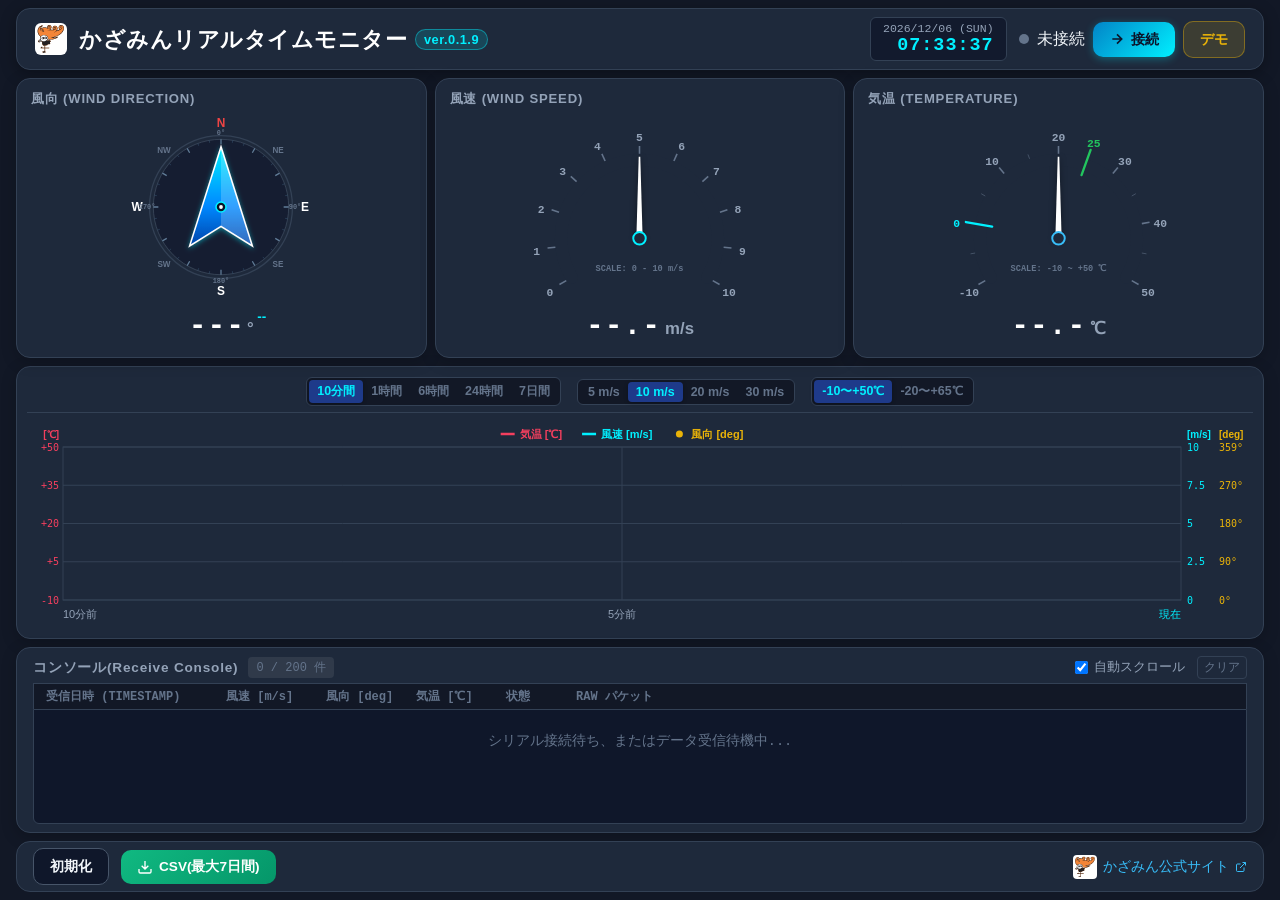
==== latest/index.html @ 0189cb79 "deploy: 4309febbba056bb762d0413d573d0b04d410b1cb" ====
<!DOCTYPE html>
<html lang="ja">
<head>
  <meta charset="UTF-8">
  <meta name="viewport" content="width=device-width, initial-scale=1.0, maximum-scale=1.0, user-scalable=no">
  <title>かざみんリアルタイムモニター ver.0.1.9</title>
  <meta name="description" content="超音波風向風速計 かざみん (KZM100A/KZM100LR) Web Serial API リアルタイム計測モニター">
  <meta name="theme-color" content="#131f3d">
  <!-- PWA Manifest -->
  <link rel="manifest" href="./manifest.json">
  <!-- ファビコン (SVG) -->
  <link rel="icon" type="image/svg+xml" href="[data-uri]">
  <style>
/**
 * main.css
 * かざみんリアルタイムモニター (Web Serial Monitor) スタイルシート
 */

:root {
  --bg-primary: #121826;
  --bg-card: #1e293b;
  --bg-card-hover: #27354a;
  --bg-input: #0f172a;
  --border-color: #334155;
  --border-light: #475569;

  --text-primary: #f1f5f9;
  --text-secondary: #94a3b8;
  --text-muted: #64748b;

  --accent-cyan: #00f0ff;
  --accent-blue: #38bdf8;
  --accent-green: #22c55e;
  --accent-yellow: #eab308;
  --accent-red: #ef4444;

  --font-family: -apple-system, BlinkMacSystemFont, "Segoe UI", Roboto, "Helvetica Neue", Arial, sans-serif;
  --font-mono: ui-monospace, SFMono-Regular, Menlo, Monaco, Consolas, "Liberation Mono", "Courier New", monospace;

  --radius-sm: 6px;
  --radius-md: 10px;
  --radius-lg: 14px;
}

* {
  box-sizing: border-box;
  margin: 0;
  padding: 0;
}

body {
  background-color: var(--bg-primary);
  color: var(--text-primary);
  font-family: var(--font-family);
  min-height: 100vh;
  display: flex;
  flex-direction: column;
  overflow-x: hidden;
  -webkit-font-smoothing: antialiased;
}

/* アプリケーション全体コンテナ */
.app-container {
  display: flex;
  flex-direction: column;
  min-height: 100vh;
  width: 100%;
  max-width: 100%;
  margin: 0;
  padding: 8px 16px;
  gap: 8px;
  box-sizing: border-box;
}

/* ヘッダーエリア */
.app-header {
  display: flex;
  align-items: center;
  justify-content: space-between;
  flex-wrap: wrap;
  gap: 10px;
  background-color: var(--bg-card);
  border: 1px solid var(--border-color);
  border-radius: var(--radius-lg);
  padding: 8px 18px;
  box-shadow: 0 4px 16px rgba(0, 0, 0, 0.3);
  flex-shrink: 0;
}

.header-brand {
  display: flex;
  align-items: center;
  gap: 12px;
}

.header-logo {
  width: 32px;
  height: 32px;
  background-color: #ffffff;
  border-radius: var(--radius-sm);
  padding: 2px;
  box-sizing: border-box;
  display: block;
  flex-shrink: 0;
}

.header-title {
  font-size: 1.4rem;
  font-weight: 700;
  letter-spacing: 0.5px;
  color: #ffffff;
  display: flex;
  align-items: center;
  gap: 8px;
}

.header-version {
  font-size: 0.8rem;
  padding: 2px 8px;
  background-color: rgba(0, 240, 255, 0.15);
  color: var(--accent-cyan);
  border: 1px solid rgba(0, 240, 255, 0.4);
  border-radius: 9999px;
  font-weight: 600;
}

.header-controls {
  display: flex;
  align-items: center;
  gap: 12px;
  flex-wrap: wrap;
}

/* デジタル時計 */
.digital-clock-widget {
  display: flex;
  flex-direction: column;
  align-items: flex-end;
  background-color: rgba(15, 23, 42, 0.8);
  padding: 4px 12px;
  border-radius: var(--radius-sm);
  border: 1px solid var(--border-color);
}

.clock-date {
  font-size: 0.72rem;
  color: var(--text-secondary);
  font-family: var(--font-mono);
}

.clock-time {
  font-size: 1.15rem;
  font-weight: 700;
  color: var(--accent-cyan);
  font-family: var(--font-mono);
  letter-spacing: 1px;
}

/* 接続ボタン & デモモード */
.serial-controls {
  display: flex;
  align-items: center;
  gap: 8px;
}

.btn {
  padding: 8px 16px;
  font-size: 0.9rem;
  font-weight: 600;
  border-radius: var(--radius-md);
  border: none;
  cursor: pointer;
  transition: all 0.2s ease;
  display: inline-flex;
  align-items: center;
  justify-content: center;
  gap: 6px;
}

.btn-primary {
  background: linear-gradient(135deg, #0284c7, #00f0ff);
  color: #0b1329;
  box-shadow: 0 2px 8px rgba(0, 240, 255, 0.3);
}

.btn-primary:hover {
  filter: brightness(1.1);
  transform: translateY(-1px);
}

.btn-danger {
  background: linear-gradient(135deg, #dc2626, #ef4444);
  color: #ffffff;
  box-shadow: 0 2px 8px rgba(239, 68, 68, 0.3);
}

.btn-danger:hover {
  filter: brightness(1.1);
  transform: translateY(-1px);
}

.btn-secondary {
  background-color: var(--bg-input);
  color: var(--text-primary);
  border: 1px solid var(--border-light);
}

.btn-secondary:hover {
  background-color: var(--bg-card-hover);
  border-color: var(--accent-cyan);
}

.btn-demo {
  background-color: rgba(234, 179, 8, 0.15);
  color: var(--accent-yellow);
  border: 1px solid rgba(234, 179, 8, 0.4);
}

.btn-demo.active {
  background: linear-gradient(135deg, #ca8a04, #eab308);
  color: #0b1329;
  font-weight: 700;
}

.connection-status-dot {
  width: 10px;
  height: 10px;
  border-radius: 50%;
  background-color: var(--text-muted);
  display: inline-block;
  margin-right: 4px;
}

.connection-status-dot.connected {
  background-color: var(--accent-green);
  box-shadow: 0 0 8px var(--accent-green);
}

.connection-status-dot.demo {
  background-color: var(--accent-yellow);
  box-shadow: 0 0 8px var(--accent-yellow);
}

/* メインコンテンツレイアウト */
.app-main {
  display: flex;
  flex-direction: column;
  gap: 8px;
  flex: 1;
  min-height: 0;
}

/* 上段: 3連メーターパネル */
.gauges-section {
  display: grid;
  grid-template-columns: repeat(3, 1fr);
  gap: 8px;
  align-items: stretch;
  flex: none;
  min-height: 280px;
}

#gauge-dir-container,
#gauge-speed-container,
#gauge-temp-container {
  height: 100%;
  display: flex;
  flex-direction: column;
  min-height: 0;
}

.gauge-card {
  background-color: var(--bg-card);
  border: 1px solid var(--border-color);
  border-radius: var(--radius-lg);
  padding: 10px 14px;
  display: flex;
  flex-direction: column;
  justify-content: space-between;
  box-shadow: 0 4px 16px rgba(0, 0, 0, 0.2);
  height: 280px;
  position: relative;
  overflow: hidden;
}

.gauge-header {
  display: flex;
  justify-content: space-between;
  align-items: center;
  margin-bottom: 4px;
  min-height: 20px;
  flex-shrink: 0;
}

.gauge-title {
  font-size: 0.82rem;
  font-weight: 700;
  color: var(--text-secondary);
  letter-spacing: 0.8px;
}

.gauge-badge {
  font-size: 0.72rem;
  font-weight: 700;
  padding: 2px 6px;
  border-radius: 4px;
  background-color: var(--accent-red);
  color: #ffffff;
  animation: pulse-badge 1s infinite alternate;
}

@keyframes pulse-badge {
  from { opacity: 0.7; }
  to { opacity: 1; transform: scale(1.05); }
}

.gauge-body {
  flex: 1;
  display: flex;
  align-items: center;
  justify-content: center;
  position: relative;
  min-height: 180px;
  max-height: 200px;
}

.gauge-footer {
  margin-top: 4px;
  text-align: center;
  min-height: 42px;
  display: flex;
  flex-direction: column;
  justify-content: center;
  align-items: center;
  flex-shrink: 0;
}

.gauge-value-display {
  display: flex;
  align-items: baseline;
  justify-content: center;
  gap: 4px;
}

.value-number {
  font-size: 1.85rem;
  font-weight: 800;
  font-family: var(--font-mono);
  color: #ffffff;
  letter-spacing: 1px;
}

.value-number.error-text {
  color: var(--accent-red);
  animation: pulse-badge 0.8s infinite alternate;
}

.value-unit {
  font-size: 1.05rem;
  font-weight: 600;
  color: var(--text-secondary);
}

.value-sub {
  font-size: 0.85rem;
  color: var(--accent-cyan);
  margin-left: 8px;
  font-weight: 600;
}

.dir-value-display {
  position: relative;
  display: flex;
  justify-content: center;
  align-items: baseline;
  width: 100%;
}

.dir-main-val {
  display: flex;
  align-items: baseline;
  justify-content: center;
  gap: 2px;
}

.dir-name-label {
  position: absolute;
  left: calc(50% + 36px);
  white-space: nowrap;
  margin-left: 0;
}

/* コンパス SVG */
.compass-svg {
  height: 100%;
  min-height: 180px;
  max-height: 200px;
  width: auto;
  max-width: 100%;
}

.compass-outer-ring {
  fill: none;
  stroke: var(--border-color);
  stroke-width: 2;
}

.compass-inner-ring {
  fill: rgba(15, 23, 42, 0.6);
  stroke: var(--border-light);
  stroke-width: 1;
}

.compass-label {
  fill: var(--text-secondary);
  text-anchor: middle;
  dominant-baseline: central;
  font-weight: 700;
}

.compass-label.major-label {
  font-size: 19px;
  font-weight: 800;
  fill: #ffffff;
}

.compass-label.label-n {
  fill: var(--accent-red);
}

.compass-label.minor-label {
  font-size: 13px;
  font-weight: 700;
  fill: var(--text-muted);
}

.compass-deg-label {
  font-size: 11px;
  font-weight: 600;
  fill: var(--text-muted);
  text-anchor: middle;
  dominant-baseline: central;
  font-family: var(--font-mono);
}

/* スピードメーター SVG */
.speed-svg {
  height: 100%;
  min-height: 180px;
  max-height: 200px;
  width: auto;
  max-width: 100%;
}

.speed-arc-track {
  fill: none;
  stroke: #1e293b;
  stroke-width: 16;
  stroke-linecap: round;
}

.speed-arc-fill {
  fill: none;
  stroke-width: 16;
  stroke-linecap: round;
  transition: stroke-dashoffset 0.4s ease;
}

.speed-arc-mask {
  fill: none;
  stroke: #ffffff;
  stroke-width: 16;
  stroke-linecap: round;
  transition: stroke-dashoffset 0.4s cubic-bezier(0.2, 0.8, 0.2, 1);
}

.speed-arc-seg {
  fill: none;
  stroke-width: 16;
  stroke-linecap: butt;
}

.speed-arc-error {
  fill: none;
  stroke-width: 16;
  stroke-linecap: round;
}

.speed-tick-text {
  font-size: 14.5px;
  font-weight: 700;
  fill: var(--text-secondary);
  font-family: var(--font-mono);
}

.speed-scale-indicator {
  font-size: 11px;
  font-weight: 600;
  fill: var(--text-muted);
  text-anchor: middle;
  font-family: var(--font-mono);
}

/* 温度計 SVG・スタイル */
.temp-svg {
  height: 100%;
  min-height: 180px;
  max-height: 200px;
  width: auto;
  max-width: 100%;
}

.temp-arc-track {
  fill: none;
  stroke: #1e293b;
  stroke-width: 16;
  stroke-linecap: round;
}

.temp-arc-mask {
  fill: none;
  stroke: #ffffff;
  stroke-width: 16;
  stroke-linecap: round;
  transition: stroke-dashoffset 0.4s cubic-bezier(0.2, 0.8, 0.2, 1);
}

.temp-arc-seg {
  fill: none;
  stroke-width: 16;
  stroke-linecap: butt;
}

.temp-tick-text {
  font-size: 14.5px;
  font-weight: 700;
  fill: var(--text-secondary);
  font-family: var(--font-mono);
}

.temp-scale-indicator {
  font-size: 11px;
  font-weight: 600;
  fill: var(--text-muted);
  text-anchor: middle;
  font-family: var(--font-mono);
}

/* 中段: 時間軸グラフパネル */
.chart-section {
  background-color: var(--bg-card);
  border: 1px solid var(--border-color);
  border-radius: var(--radius-lg);
  padding: 10px 10px;
  box-shadow: 0 4px 16px rgba(0, 0, 0, 0.2);
  display: flex;
  flex-direction: column;
  flex: 1.35;
  min-height: 0;
}

.chart-panel {
  display: flex;
  flex-direction: column;
  flex: 1;
  min-height: 0;
}

.chart-controls-bar {
  display: flex;
  align-items: center;
  justify-content: center;
  flex-wrap: wrap;
  gap: 16px;
  margin-bottom: 6px;
  padding-bottom: 6px;
  border-bottom: 1px solid var(--border-color);
  flex-shrink: 0;
}

.control-group {
  display: flex;
  align-items: center;
  gap: 8px;
  flex-wrap: wrap;
}

.control-label {
  font-size: 0.8rem;
  color: var(--text-secondary);
  font-weight: 600;
}

.btn-group {
  display: inline-flex;
  background-color: var(--bg-primary);
  border-radius: var(--radius-sm);
  padding: 2px;
  border: 1px solid var(--border-color);
}

.btn-scale {
  background: none;
  border: none;
  color: var(--text-muted);
  padding: 3px 8px;
  font-size: 0.78rem;
  font-weight: 600;
  border-radius: 4px;
  cursor: pointer;
  transition: all 0.2s ease;
}

.btn-scale:hover {
  color: var(--text-primary);
}

.btn-scale.active {
  background-color: #1e3a8a;
  color: var(--accent-cyan);
  box-shadow: 0 1px 4px rgba(0, 0, 0, 0.3);
}

.chart-canvas-wrapper {
  width: 100%;
  position: relative;
  flex: 1;
  min-height: 160px;
  height: auto;
}

#time-series-canvas {
  position: absolute;
  top: 0;
  left: 0;
  width: 100%;
  height: 100%;
  display: block;
}

/* 下段: 受信コンソール & CSV出力 */
.bottom-section {
  display: flex;
  flex-direction: column;
  flex: 1;
  min-height: 0;
}

#console-container {
  display: flex;
  flex-direction: column;
  flex: 1;
  height: 100%;
  min-height: 0;
}

.console-card {
  background-color: var(--bg-card);
  border: 1px solid var(--border-color);
  border-radius: var(--radius-lg);
  padding: 8px 16px;
  box-shadow: 0 4px 16px rgba(0, 0, 0, 0.2);
  display: flex;
  flex-direction: column;
  flex: 1;
  min-height: 0;
}

.console-header {
  display: flex;
  justify-content: space-between;
  align-items: center;
  margin-bottom: 4px;
  flex-wrap: wrap;
  gap: 8px;
  flex-shrink: 0;
}

.console-title-area {
  display: flex;
  align-items: center;
  gap: 10px;
}

.console-title {
  font-size: 0.85rem;
  font-weight: 700;
  color: var(--text-secondary);
  letter-spacing: 0.8px;
}

.console-count-badge {
  font-size: 0.75rem;
  background-color: rgba(255, 255, 255, 0.08);
  padding: 2px 8px;
  border-radius: 4px;
  color: var(--text-muted);
  font-family: var(--font-mono);
}

.console-actions {
  display: flex;
  align-items: center;
  gap: 12px;
}

.auto-scroll-label {
  font-size: 0.8rem;
  color: var(--text-secondary);
  display: flex;
  align-items: center;
  gap: 6px;
  cursor: pointer;
}

.btn-clear-console {
  background: none;
  border: 1px solid var(--border-color);
  color: var(--text-muted);
  padding: 2px 6px;
  font-size: 0.75rem;
  border-radius: 4px;
  cursor: pointer;
}

.btn-clear-console:hover {
  color: var(--text-primary);
  border-color: var(--border-light);
}

.console-table-header {
  display: grid;
  grid-template-columns: 180px 100px 90px 90px 70px 1fr;
  padding: 4px 12px;
  background-color: var(--bg-primary);
  border: 1px solid var(--border-color);
  border-bottom: none;
  font-size: 0.75rem;
  font-weight: 700;
  color: var(--text-muted);
  font-family: var(--font-mono);
  flex-shrink: 0;
}

.console-body {
  flex: 1;
  min-height: 65px;
  height: auto;
  overflow-y: auto;
  background-color: #0f172a;
  border: 1px solid var(--border-color);
  border-radius: 0 0 var(--radius-sm) var(--radius-sm);
  padding: 2px 0;
  font-family: var(--font-mono);
  font-size: 0.82rem;
}

.console-placeholder {
  color: var(--text-muted);
  padding: 20px;
  text-align: center;
  font-size: 0.85rem;
}

.console-row {
  display: grid;
  grid-template-columns: 180px 100px 90px 90px 70px 1fr;
  padding: 3px 12px;
  border-bottom: 1px solid rgba(255, 255, 255, 0.03);
  align-items: center;
  transition: background-color 0.1s ease;
}

.console-row:hover {
  background-color: rgba(255, 255, 255, 0.04);
}

.console-row.row-error {
  background-color: rgba(239, 68, 68, 0.15);
  color: #fca5a5;
}

.col-speed.val-error {
  color: var(--accent-red);
  font-weight: 700;
}

.badge-ok {
  color: var(--accent-green);
  font-weight: 700;
}

.badge-err {
  color: var(--accent-red);
  font-weight: 700;
}

.col-raw {
  color: var(--text-muted);
  overflow: hidden;
  text-overflow: ellipsis;
  white-space: nowrap;
}

/* フッターエリア */
.app-footer {
  display: flex;
  align-items: center;
  justify-content: space-between;
  flex-wrap: wrap;
  gap: 8px;
  padding: 6px 16px;
  background-color: var(--bg-card);
  border: 1px solid var(--border-color);
  border-radius: var(--radius-lg);
  margin-top: 0;
  flex-shrink: 0;
}

.footer-left {
  display: flex;
  align-items: center;
  gap: 12px;
}

.footer-link {
  color: var(--accent-blue);
  text-decoration: none;
  font-size: 0.85rem;
  display: flex;
  align-items: center;
  gap: 6px;
  transition: color 0.2s;
}

.footer-link:hover {
  color: var(--accent-cyan);
  text-decoration: underline;
}

.footer-logo {
  width: 24px;
  height: 24px;
  background-color: #ffffff;
  border-radius: 4px;
  padding: 1.5px;
  box-sizing: border-box;
  display: inline-block;
  vertical-align: middle;
  flex-shrink: 0;
}

.footer-right {
  display: flex;
  align-items: center;
  gap: 16px;
}

.btn-csv {
  background: linear-gradient(135deg, #10b981, #059669);
  color: #ffffff;
  padding: 8px 16px;
  font-size: 0.85rem;
}

.btn-csv:hover {
  filter: brightness(1.1);
}

/* 16:9 大画面およびデスクトップ表示（全画面表示最適化） */
@media (min-width: 901px) and (min-height: 800px) {
  body {
    height: 100vh;
    overflow: hidden;
  }
  .app-container {
    height: 100vh;
    max-height: 100vh;
    overflow: hidden;
  }
}

/* タブレット・中画面対応 */
@media (max-width: 900px) {
  body {
    overflow-y: auto;
  }
  .app-container {
    height: auto;
    min-height: 100vh;
    padding: 10px 12px;
    gap: 12px;
  }
  .gauge-card {
    height: 280px;
    min-height: 280px;
    padding: 10px 10px;
  }
  .gauge-title {
    font-size: 0.78rem;
    letter-spacing: 0.5px;
  }
  .gauge-body {
    min-height: 180px;
    max-height: 200px;
  }
  .compass-svg, .speed-svg, .temp-svg {
    max-height: 200px;
  }
  .chart-section {
    flex: none;
    height: auto;
  }
  .chart-canvas-wrapper {
    height: 360px;
    min-height: 360px;
  }
  #time-series-canvas {
    position: relative;
    height: 360px;
  }
  .bottom-section {
    flex: none;
    height: auto;
  }
  .console-body {
    height: 180px;
    flex: none;
  }
}

/* 横方向に余裕が無い場合（スマートフォン縦画面・狭画面）: 3連メーターを縦並びに配置 */
@media (max-width: 600px) and (orientation: portrait), (max-width: 520px) {
  .gauges-section {
    grid-template-columns: 1fr;
    flex: none;
  }
}

/* スマホ対応 */
@media (max-width: 680px) {
  .app-header {
    flex-direction: column;
    align-items: flex-start;
  }
  .header-controls {
    width: 100%;
    justify-content: space-between;
  }
  .chart-canvas-wrapper {
    height: 320px;
    min-height: 320px;
  }
  #time-series-canvas {
    height: 320px;
  }
  .console-table-header, .console-row {
    grid-template-columns: 120px 70px 60px 60px 50px 1fr;
    font-size: 0.72rem;
  }
  .app-footer {
    flex-direction: column;
    align-items: flex-start;
  }
}

/* 画面高さが小さい場合のスクロール許可 */
@media (max-height: 799px) and (min-width: 901px) {
  body {
    overflow-y: auto;
  }
  .app-container {
    height: auto;
    min-height: 100vh;
  }
  .gauge-card {
    height: 280px;
    min-height: 280px;
  }
  .chart-section {
    flex: none;
    height: auto;
  }
  .chart-canvas-wrapper {
    min-height: 240px;
    height: 240px;
  }
  #time-series-canvas {
    position: relative;
    height: 240px;
  }
  .bottom-section {
    flex: none;
    height: auto;
  }
  .console-card {
    flex: none;
    height: auto;
  }
  .console-body {
    height: 120px;
    min-height: 120px;
    max-height: 120px;
    flex: none;
  }
}
  </style>
  <script>
    window.onerror = function(msg, url, lineNo, columnNo, error) {
      console.error('[Kazamin Monitor] Unhandled Error:', msg, 'at', url + ':' + lineNo, error);
      return false;
    };
    window.addEventListener('unhandledrejection', function(event) {
      console.error('[Kazamin Monitor] Unhandled Promise Rejection:', event.reason);
    });
  </script>
</head>
<body>
  <!-- かざみん アイコンシンボル定義 (スタンドアロン単一ファイル配信用) -->
  <svg style="display: none;" xmlns="http://www.w3.org/2000/svg">
    <symbol id="kazamin-icon" viewBox="0 0 562 562">
      <path d="M0 0 C8.23898198 6.1102498 13.15113702 15.25733408 15.375 25.1875 C18.17293761 43.38851682 11.66185852 61.69225311 1.61328125 76.73046875 C1.08089844 77.47941406 0.54851562 78.22835937 0 79 C-0.52207031 79.75925781 -1.04414063 80.51851563 -1.58203125 81.30078125 C-2.04996094 81.86152344 -2.51789063 82.42226562 -3 83 C-3.66 83 -4.32 83 -5 83 C-5.99 84.98 -5.99 84.98 -7 87 C-3.12420376 87.90892567 0.47618839 88.12881615 4.453125 88.1328125 C6.33028198 88.13583374 6.33028198 88.13583374 8.24536133 88.13891602 C9.58024269 88.13482954 10.91512244 88.13018074 12.25 88.125 C12.92340424 88.12378143 13.59680847 88.12256287 14.2906189 88.12130737 C27.59476472 88.09295808 40.78878965 87.68142677 54 86 C54.22101175 83.85381922 54.22101175 83.85381922 52.42578125 82.22265625 C51.72839844 81.50980469 51.03101563 80.79695313 50.3125 80.0625 C44.73725627 73.93368597 40.54867515 66.41301899 40 58 C39.94972656 57.360625 39.89945312 56.72125 39.84765625 56.0625 C39.29661774 43.71923746 43.81383316 31.71010236 51.6875 22.3125 C61.14539004 12.28784502 72.47433587 6.77731902 86.2265625 5.76171875 C99.30136912 5.476177 109.63999243 8.958204 120 17 C131.46750941 27.31672062 136.68075178 40.82993521 138.3125 55.8828125 C139.05251987 72.48700842 133.2145541 88.86818235 125 103 C145.21273815 98.82563016 164.60836976 92.39572414 183 83 C179.82460444 79.57421051 179.82460444 79.57421051 176 77 C176 76.34 176 75.68 176 75 C175.4121875 74.76023437 174.824375 74.52046875 174.21875 74.2734375 C168.35827926 70.90985746 164.92804126 63.54076481 162.5625 57.4375 C159.49637875 47.13745633 159.43565639 35.40799173 163.74609375 25.48046875 C164.15988281 24.66191406 164.57367188 23.84335937 165 23 C165.42410156 22.15050781 165.84820312 21.30101563 166.28515625 20.42578125 C173.77134967 6.80883333 186.00811988 -1.44173022 200.4375 -6.5 C213.4456579 -10.0649641 225.92722852 -8.32079729 238.0625 -2.875 C251.86591648 4.48682212 259.04949265 16.25483319 264.0546875 30.640625 C271.90907654 58.55291662 260.91181209 90.08070688 248.16894531 114.81933594 C242.54363884 125.31332871 235.40022624 134.7081788 228 144 C227.28457031 144.94746094 226.56914062 145.89492187 225.83203125 146.87109375 C225.22746094 147.57363281 224.62289063 148.27617187 224 149 C223.34 149 222.68 149 222 149 C221.74734375 149.57621094 221.4946875 150.15242187 221.234375 150.74609375 C216.48629574 159.41584606 206.65745489 165.65891115 198.90332031 171.54980469 C196.99621206 173.00288614 195.10316818 174.47292961 193.2109375 175.9453125 C183.94035355 183.09787594 174.30503556 189.49454169 164.31103516 195.59033203 C162.82825182 196.49478914 161.34847027 197.40419666 159.87255859 198.31982422 C128.10528785 218.01628934 92.55238331 230.61115584 57.13745117 241.99121094 C55.08816705 242.65012013 53.04214447 243.31928518 51 244 C66.81666216 246.26474146 82.42447075 245.36376336 98 242 C98.66273926 241.86078125 99.32547852 241.7215625 100.00830078 241.578125 C112.93574511 238.80176112 125.84672913 234.69239506 137.91015625 229.26953125 C141.24187645 227.90061966 142.64815784 227.81699688 146 229 C147 230 147 230 147.55078125 232.67578125 C146.93097948 236.41657068 146.55183462 236.78163559 143.73046875 239.04296875 C142.23270952 240.11468065 140.71686133 241.16138938 139.1875 242.1875 C138.37434326 242.74993408 137.56118652 243.31236816 136.72338867 243.8918457 C85.24555433 278.96633903 22.9675512 290.67405003 -38.30175781 281.43652344 C-44.24403011 280.47517862 -50.136002 279.36439557 -56 278 C-56.2578125 278.89332031 -56.515625 279.78664063 -56.78125 280.70703125 C-57.99164501 283.97742546 -59.29939669 286.01600488 -61.5 288.6875 C-63.45970464 291.09145971 -65.27642504 293.41463756 -67 296 C-67.66 296 -68.32 296 -69 296 C-69.268125 296.639375 -69.53625 297.27875 -69.8125 297.9375 C-71 300 -71 300 -74 301 C-74 301.66 -74 302.32 -74 303 C-74.66 303.33 -75.32 303.66 -76 304 C-66.76725725 304.58027014 -58.9035965 303.99434603 -50 301.5 C-33.91275291 297.08702413 -20.09514142 298.0970253 -5.0625 305.9375 C4.78739909 311.64612765 4.78739909 311.64612765 7.0625 316.0625 C6.97165795 318.8786037 5.88810175 319.94281451 4 322 C1.4765625 323.0546875 1.4765625 323.0546875 -1.375 323.875 C-6.75412743 325.70830895 -9.08089266 327.10343285 -12 332 C-14.96395159 338.75780962 -13.41739754 343.20722348 -11.04296875 350.046875 C-10.69878906 351.02140625 -10.35460937 351.9959375 -10 353 C-8.64083042 357.45642874 -8.84583593 361.49633882 -10 366 C-15.73231253 373.81678981 -25.8701315 376.42540059 -34.9453125 378.45703125 C-39.79805374 379.3138684 -43.77048586 378.32110703 -48.3515625 376.6015625 C-51.9962947 375.77370297 -53.70471357 376.24605722 -57 378 C-58.58199929 380.43429411 -59.73413036 382.50618559 -60.875 385.125 C-61.18179688 385.78371094 -61.48859375 386.44242187 -61.8046875 387.12109375 C-62.55498855 388.73893038 -63.28006225 390.3684251 -64 392 C-64.66 392 -65.32 392 -66 392 C-66.33 392.99 -66.66 393.98 -67 395 C-69.546875 396.5703125 -69.546875 396.5703125 -72.75 398.125 C-73.79671875 398.64320313 -74.8434375 399.16140625 -75.921875 399.6953125 C-81.58609688 402.09613751 -86.7530628 402.15502198 -92.8125 402.125 C-93.58142578 402.12886719 -94.35035156 402.13273437 -95.14257812 402.13671875 C-100.17944806 402.1282177 -105.01409716 401.71633268 -110 401 C-111.24551699 405.81398781 -111.12689044 410.52346887 -111.09765625 415.45703125 C-111.0962413 416.35999435 -111.09482635 417.26295746 -111.09336853 418.19328308 C-111.08778823 421.06638963 -111.07523934 423.93941716 -111.0625 426.8125 C-111.05748245 428.76497283 -111.05291999 430.71744689 -111.04882812 432.66992188 C-111.03782525 437.44664485 -111.02057418 442.22330904 -111 447 C-110.00663635 446.99111755 -109.01327271 446.98223511 -107.98980713 446.9730835 C-98.63164962 446.89202258 -89.27356327 446.83204664 -79.91513443 446.79275131 C-75.10375596 446.77187 -70.29266075 446.74354246 -65.48144531 446.69824219 C-60.83895837 446.65480378 -56.19674399 446.63086699 -51.55406952 446.62049103 C-49.78220071 446.61309604 -48.01034693 446.59865537 -46.23859406 446.57707977 C-43.75801779 446.54807185 -41.27856996 446.54404281 -38.79785156 446.54589844 C-38.06417358 446.53151733 -37.33049561 446.51713623 -36.57458496 446.50231934 C-33.13007132 446.53022876 -31.30072081 446.77578163 -28.50482178 448.8604126 C-27 451 -27 451 -27.125 453.6875 C-28 456 -28 456 -30 457 C-32.5622268 457.12226853 -35.09908818 457.18565577 -37.66259766 457.20532227 C-38.45292892 457.21522186 -39.24326019 457.22512146 -40.05754089 457.23532104 C-42.6763507 457.26697122 -45.29517866 457.29170733 -47.9140625 457.31640625 C-49.72724892 457.33697274 -51.54043052 457.35796913 -53.35360718 457.37937927 C-58.13098242 457.43463142 -62.90840115 457.48402682 -67.68585205 457.53222656 C-73.41527068 457.59123999 -79.14460964 457.65748523 -84.8739624 457.72252655 C-93.58259304 457.82057561 -102.29127425 457.90940458 -111 458 C-111 480.11 -111 502.22 -111 525 C-108.69 526.32 -106.38 527.64 -104 529 C-102.56695936 531.86608129 -102.69355845 533.81300783 -103 537 C-105.72096784 541.94243434 -108.60491276 544.41190252 -113.4375 547.25 C-115.10619141 548.24773437 -115.10619141 548.24773437 -116.80859375 549.265625 C-122.82911009 552.53748455 -127.28282673 553.38825298 -134.0625 553.4375 C-134.86494141 553.47037109 -135.66738281 553.50324219 -136.49414062 553.53710938 C-138.7728719 553.55791107 -140.77620985 553.50171217 -143 553 C-145.55859375 550.59765625 -145.55859375 550.59765625 -147 548 C-147 547.34 -147 546.68 -147 546 C-147.680625 546.226875 -148.36125 546.45375 -149.0625 546.6875 C-152.98783202 547.10508851 -155.85524116 546.31013091 -159 544 C-161.62385212 540.51687468 -162.84745919 537.11136879 -163.4375 532.8125 C-162.91265031 529.4384663 -162.11920656 527.68432831 -160 525 C-155.70165055 521.73172838 -151.58321517 519.97687165 -146.375 518.75 C-145.67785889 518.58161621 -144.98071777 518.41323242 -144.26245117 518.23974609 C-136.08563809 516.3927351 -128.87750634 515.84899747 -121 519 C-121 498.54 -121 478.08 -121 457 C-126.59582031 457.05800781 -132.19164062 457.11601562 -137.95703125 457.17578125 C-141.49807578 457.20132331 -145.03900705 457.22539231 -148.58007812 457.24414062 C-154.20312021 457.27405283 -159.82575599 457.30947117 -165.44848633 457.37719727 C-169.98076012 457.4314483 -174.51259836 457.46140586 -179.04517174 457.47438622 C-180.77602689 457.48363861 -182.50685769 457.50170637 -184.23752785 457.52865028 C-186.65863531 457.56485067 -189.07793387 457.56994941 -191.49926758 457.56762695 C-192.21783936 457.58560333 -192.93641113 457.60357971 -193.67675781 457.62210083 C-195.67805481 457.60127258 -195.67805481 457.60127258 -199 457 C-200.96879578 454.46452332 -200.96879578 454.46452332 -202 452 C-200.01966068 448.46624164 -197.9154667 445.65926699 -195.05859375 442.79296875 C-194.31029297 442.04208984 -193.56199219 441.29121094 -192.79101562 440.51757812 C-192.01435547 439.74865234 -191.23769531 438.97972656 -190.4375 438.1875 C-189.26670898 437.00510742 -189.26670898 437.00510742 -188.07226562 435.79882812 C-186.95174805 434.68217773 -186.95174805 434.68217773 -185.80859375 433.54296875 C-185.12595459 432.86258545 -184.44331543 432.18220215 -183.73999023 431.48120117 C-182 430 -182 430 -180 430 C-179.67 429.01 -179.34 428.02 -179 427 C-176.6875 426.375 -176.6875 426.375 -174 426 C-171 428 -171 428 -170.48828125 429.8125 C-170.43027344 430.534375 -170.37226563 431.25625 -170.3125 432 C-170.24675781 432.70125 -170.18101562 433.4025 -170.11328125 434.125 C-169.94430483 438.41350505 -170 442.70816722 -170 447 C-154.16 447 -138.32 447 -122 447 C-121.67 432.48 -121.34 417.96 -121 403 C-125.95 403.66 -130.9 404.32 -136 405 C-144.51288591 405 -148.9943489 403.92630421 -155.5625 398.5625 C-166.93167243 387.76178619 -170.53455496 373.36047139 -171.875 358.25 C-172.3922153 346.07739814 -171.19583838 333.75852772 -168 322 C-173.93715246 320.23873946 -177.49508858 322.13283635 -182.8125 324.625 C-199.00453027 331.81203845 -220.02753736 339.96926017 -237.8125 334.8125 C-243.22645129 332.75959078 -245.9927996 329.74581403 -248.875 324.75 C-250.27941612 320.06861292 -250.41756367 316.68107564 -249 312 C-246.52085462 307.12536139 -244.18339863 303.14756863 -239 301 C-239 300.34 -239 299.68 -239 299 C-229.86508609 292.2322203 -219.3120744 287.64352093 -209 283 C-209.2165625 282.01902344 -209.433125 281.03804688 -209.65625 280.02734375 C-213.44813028 262.01084907 -212.38424569 247.06477977 -205.2421875 230.125 C-203.87687098 227.25071385 -203.87687098 227.25071385 -204 225 C-205.68006144 223.49457477 -205.68006144 223.49457477 -207.875 221.9375 C-213.19566338 217.92174615 -218.12414999 213.54140543 -223 209 C-223.88558594 208.18789063 -223.88558594 208.18789063 -224.7890625 207.359375 C-226 206 -226 206 -226 204 C-226.66 204 -227.32 204 -228 204 C-249.99591449 177.89373785 -261.93610793 142.54801878 -261.25 108.45703125 C-259.18226616 79.86414927 -249.0588026 52.0228116 -229 31 C-226.73046875 29.69140625 -226.73046875 29.69140625 -225 29 C-225 28.34 -225 27.68 -225 27 C-218.04316596 20.92946419 -210.29590004 16.01905892 -202 12 C-200.60007812 11.32130859 -200.60007812 11.32130859 -199.171875 10.62890625 C-187.75976307 5.48735315 -171.15716466 0.56966246 -158.703125 3.875 C-156 5 -156 5 -154.8125 6.8125 C-155.04927912 9.57492309 -156.11759817 10.73888482 -158.13671875 12.5703125 C-163.36885336 16.58490635 -169.04732733 20.15672341 -175 23 C-175 23.66 -175 24.32 -175 25 C-175.66 25 -176.32 25 -177 25 C-177 25.66 -177 26.32 -177 27 C-178.875 29.125 -178.875 29.125 -181 31 C-181.66 31 -182.32 31 -183 31 C-183.26425781 31.57234375 -183.52851563 32.1446875 -183.80078125 32.734375 C-185.06551927 35.12378234 -186.54701292 37.10272629 -188.1875 39.25 C-192.97329585 45.94609251 -195.90651574 53.42143369 -199 61 C-198.30777344 60.56429687 -197.61554688 60.12859375 -196.90234375 59.6796875 C-184.43443928 52.09052826 -171.29144167 47.02844866 -157 44 C-156.29858887 43.84901855 -155.59717773 43.69803711 -154.87451172 43.54248047 C-130.68272958 38.61482017 -103.13344694 38.97547705 -79 44 C-78.30293945 44.14405273 -77.60587891 44.28810547 -76.88769531 44.43652344 C-73.23621715 45.20885047 -69.61065872 46.05546776 -66 47 C-66.144375 46.3709375 -66.28875 45.741875 -66.4375 45.09375 C-69.0217716 33.17738653 -68.4097446 22.50822781 -62.25 11.6875 C-55.55488977 1.42276097 -47.16654871 -4.0818468 -35.45703125 -7.421875 C-22.35554293 -10.50457813 -11.17040858 -6.95567982 0 0 Z M-181 443 C-181.99 443.99 -182.98 444.98 -184 446 C-183.67 446.66 -183.34 447.32 -183 448 C-182.01 447.67 -181.02 447.34 -180 447 C-180.33 445.68 -180.66 444.36 -181 443 Z " transform="translate(274,9)" style="fill: #F38538;"/><path d="M0 0 C8.23898198 6.1102498 13.15113702 15.25733408 15.375 25.1875 C18.17293761 43.38851682 11.66185852 61.69225311 1.61328125 76.73046875 C1.08089844 77.47941406 0.54851562 78.22835937 0 79 C-0.52207031 79.75925781 -1.04414063 80.51851563 -1.58203125 81.30078125 C-2.04996094 81.86152344 -2.51789063 82.42226562 -3 83 C-3.66 83 -4.32 83 -5 83 C-5.99 84.98 -5.99 84.98 -7 87 C-3.12420376 87.90892567 0.47618839 88.12881615 4.453125 88.1328125 C6.33028198 88.13583374 6.33028198 88.13583374 8.24536133 88.13891602 C9.58024269 88.13482954 10.91512244 88.13018074 12.25 88.125 C12.92340424 88.12378143 13.59680847 88.12256287 14.2906189 88.12130737 C27.59476472 88.09295808 40.78878965 87.68142677 54 86 C54.22101175 83.85381922 54.22101175 83.85381922 52.42578125 82.22265625 C51.72839844 81.50980469 51.03101563 80.79695313 50.3125 80.0625 C44.73725627 73.93368597 40.54867515 66.41301899 40 58 C39.94972656 57.360625 39.89945312 56.72125 39.84765625 56.0625 C39.29661774 43.71923746 43.81383316 31.71010236 51.6875 22.3125 C61.14539004 12.28784502 72.47433587 6.77731902 86.2265625 5.76171875 C99.30136912 5.476177 109.63999243 8.958204 120 17 C131.46750941 27.31672062 136.68075178 40.82993521 138.3125 55.8828125 C139.05251987 72.48700842 133.2145541 88.86818235 125 103 C145.21273815 98.82563016 164.60836976 92.39572414 183 83 C179.82460444 79.57421051 179.82460444 79.57421051 176 77 C176 76.34 176 75.68 176 75 C175.4121875 74.76023437 174.824375 74.52046875 174.21875 74.2734375 C168.35827926 70.90985746 164.92804126 63.54076481 162.5625 57.4375 C159.49637875 47.13745633 159.43565639 35.40799173 163.74609375 25.48046875 C164.15988281 24.66191406 164.57367188 23.84335937 165 23 C165.42410156 22.15050781 165.84820312 21.30101563 166.28515625 20.42578125 C173.77134967 6.80883333 186.00811988 -1.44173022 200.4375 -6.5 C213.4456579 -10.0649641 225.92722852 -8.32079729 238.0625 -2.875 C251.86591648 4.48682212 259.04949265 16.25483319 264.0546875 30.640625 C271.90907654 58.55291662 260.91181209 90.08070688 248.16894531 114.81933594 C242.54363884 125.31332871 235.40022624 134.7081788 228 144 C227.28457031 144.94746094 226.56914062 145.89492187 225.83203125 146.87109375 C225.22746094 147.57363281 224.62289063 148.27617187 224 149 C223.34 149 222.68 149 222 149 C221.74734375 149.57621094 221.4946875 150.15242187 221.234375 150.74609375 C216.48629574 159.41584606 206.65745489 165.65891115 198.90332031 171.54980469 C196.99621206 173.00288614 195.10316818 174.47292961 193.2109375 175.9453125 C183.94035355 183.09787594 174.30503556 189.49454169 164.31103516 195.59033203 C162.82825182 196.49478914 161.34847027 197.40419666 159.87255859 198.31982422 C128.10528785 218.01628934 92.55238331 230.61115584 57.13745117 241.99121094 C55.08816705 242.65012013 53.04214447 243.31928518 51 244 C66.81666216 246.26474146 82.42447075 245.36376336 98 242 C98.66273926 241.86078125 99.32547852 241.7215625 100.00830078 241.578125 C112.93574511 238.80176112 125.84672913 234.69239506 137.91015625 229.26953125 C141.24187645 227.90061966 142.64815784 227.81699688 146 229 C147 230 147 230 147.55078125 232.67578125 C146.93097948 236.41657068 146.55183462 236.78163559 143.73046875 239.04296875 C142.23270952 240.11468065 140.71686133 241.16138938 139.1875 242.1875 C138.37434326 242.74993408 137.56118652 243.31236816 136.72338867 243.8918457 C85.24555433 278.96633903 22.9675512 290.67405003 -38.30175781 281.43652344 C-44.24403011 280.47517862 -50.136002 279.36439557 -56 278 C-56.2578125 278.89332031 -56.515625 279.78664063 -56.78125 280.70703125 C-57.99164501 283.97742546 -59.29939669 286.01600488 -61.5 288.6875 C-63.45970464 291.09145971 -65.27642504 293.41463756 -67 296 C-67.66 296 -68.32 296 -69 296 C-69.268125 296.639375 -69.53625 297.27875 -69.8125 297.9375 C-71 300 -71 300 -74 301 C-74 301.66 -74 302.32 -74 303 C-74.66 303.33 -75.32 303.66 -76 304 C-66.76725725 304.58027014 -58.9035965 303.99434603 -50 301.5 C-33.91275291 297.08702413 -20.09514142 298.0970253 -5.0625 305.9375 C4.78739909 311.64612765 4.78739909 311.64612765 7.0625 316.0625 C6.97165795 318.8786037 5.88810175 319.94281451 4 322 C1.4765625 323.0546875 1.4765625 323.0546875 -1.375 323.875 C-6.75412743 325.70830895 -9.08089266 327.10343285 -12 332 C-14.96395159 338.75780962 -13.41739754 343.20722348 -11.04296875 350.046875 C-10.69878906 351.02140625 -10.35460937 351.9959375 -10 353 C-8.64083042 357.45642874 -8.84583593 361.49633882 -10 366 C-15.73231253 373.81678981 -25.8701315 376.42540059 -34.9453125 378.45703125 C-39.79805374 379.3138684 -43.77048586 378.32110703 -48.3515625 376.6015625 C-51.9962947 375.77370297 -53.70471357 376.24605722 -57 378 C-58.58199929 380.43429411 -59.73413036 382.50618559 -60.875 385.125 C-61.18179688 385.78371094 -61.48859375 386.44242187 -61.8046875 387.12109375 C-62.55498855 388.73893038 -63.28006225 390.3684251 -64 392 C-64.66 392 -65.32 392 -66 392 C-66.33 392.99 -66.66 393.98 -67 395 C-69.546875 396.5703125 -69.546875 396.5703125 -72.75 398.125 C-73.79671875 398.64320313 -74.8434375 399.16140625 -75.921875 399.6953125 C-81.58609688 402.09613751 -86.7530628 402.15502198 -92.8125 402.125 C-93.58142578 402.12886719 -94.35035156 402.13273437 -95.14257812 402.13671875 C-100.17944806 402.1282177 -105.01409716 401.71633268 -110 401 C-111.24551699 405.81398781 -111.12689044 410.52346887 -111.09765625 415.45703125 C-111.0962413 416.35999435 -111.09482635 417.26295746 -111.09336853 418.19328308 C-111.08778823 421.06638963 -111.07523934 423.93941716 -111.0625 426.8125 C-111.05748245 428.76497283 -111.05291999 430.71744689 -111.04882812 432.66992188 C-111.03782525 437.44664485 -111.02057418 442.22330904 -111 447 C-110.00663635 446.99111755 -109.01327271 446.98223511 -107.98980713 446.9730835 C-98.63164962 446.89202258 -89.27356327 446.83204664 -79.91513443 446.79275131 C-75.10375596 446.77187 -70.29266075 446.74354246 -65.48144531 446.69824219 C-60.83895837 446.65480378 -56.19674399 446.63086699 -51.55406952 446.62049103 C-49.78220071 446.61309604 -48.01034693 446.59865537 -46.23859406 446.57707977 C-43.75801779 446.54807185 -41.27856996 446.54404281 -38.79785156 446.54589844 C-38.06417358 446.53151733 -37.33049561 446.51713623 -36.57458496 446.50231934 C-33.13007132 446.53022876 -31.30072081 446.77578163 -28.50482178 448.8604126 C-27 451 -27 451 -27.125 453.6875 C-28 456 -28 456 -30 457 C-32.5622268 457.12226853 -35.09908818 457.18565577 -37.66259766 457.20532227 C-38.45292892 457.21522186 -39.24326019 457.22512146 -40.05754089 457.23532104 C-42.6763507 457.26697122 -45.29517866 457.29170733 -47.9140625 457.31640625 C-49.72724892 457.33697274 -51.54043052 457.35796913 -53.35360718 457.37937927 C-58.13098242 457.43463142 -62.90840115 457.48402682 -67.68585205 457.53222656 C-73.41527068 457.59123999 -79.14460964 457.65748523 -84.8739624 457.72252655 C-93.58259304 457.82057561 -102.29127425 457.90940458 -111 458 C-111 480.11 -111 502.22 -111 525 C-108.69 526.32 -106.38 527.64 -104 529 C-102.56695936 531.86608129 -102.69355845 533.81300783 -103 537 C-105.72096784 541.94243434 -108.60491276 544.41190252 -113.4375 547.25 C-115.10619141 548.24773437 -115.10619141 548.24773437 -116.80859375 549.265625 C-122.82911009 552.53748455 -127.28282673 553.38825298 -134.0625 553.4375 C-134.86494141 553.47037109 -135.66738281 553.50324219 -136.49414062 553.53710938 C-138.7728719 553.55791107 -140.77620985 553.50171217 -143 553 C-145.55859375 550.59765625 -145.55859375 550.59765625 -147 548 C-147 547.34 -147 546.68 -147 546 C-147.680625 546.226875 -148.36125 546.45375 -149.0625 546.6875 C-152.98783202 547.10508851 -155.85524116 546.31013091 -159 544 C-161.62385212 540.51687468 -162.84745919 537.11136879 -163.4375 532.8125 C-162.91265031 529.4384663 -162.11920656 527.68432831 -160 525 C-155.70165055 521.73172838 -151.58321517 519.97687165 -146.375 518.75 C-145.67785889 518.58161621 -144.98071777 518.41323242 -144.26245117 518.23974609 C-136.08563809 516.3927351 -128.87750634 515.84899747 -121 519 C-121 498.54 -121 478.08 -121 457 C-126.59582031 457.05800781 -132.19164062 457.11601562 -137.95703125 457.17578125 C-141.49807578 457.20132331 -145.03900705 457.22539231 -148.58007812 457.24414062 C-154.20312021 457.27405283 -159.82575599 457.30947117 -165.44848633 457.37719727 C-169.98076012 457.4314483 -174.51259836 457.46140586 -179.04517174 457.47438622 C-180.77602689 457.48363861 -182.50685769 457.50170637 -184.23752785 457.52865028 C-186.65863531 457.56485067 -189.07793387 457.56994941 -191.49926758 457.56762695 C-192.21783936 457.58560333 -192.93641113 457.60357971 -193.67675781 457.62210083 C-195.67805481 457.60127258 -195.67805481 457.60127258 -199 457 C-200.96879578 454.46452332 -200.96879578 454.46452332 -202 452 C-200.01966068 448.46624164 -197.9154667 445.65926699 -195.05859375 442.79296875 C-194.31029297 442.04208984 -193.56199219 441.29121094 -192.79101562 440.51757812 C-192.01435547 439.74865234 -191.23769531 438.97972656 -190.4375 438.1875 C-189.26670898 437.00510742 -189.26670898 437.00510742 -188.07226562 435.79882812 C-186.95174805 434.68217773 -186.95174805 434.68217773 -185.80859375 433.54296875 C-185.12595459 432.86258545 -184.44331543 432.18220215 -183.73999023 431.48120117 C-182 430 -182 430 -180 430 C-179.67 429.01 -179.34 428.02 -179 427 C-176.6875 426.375 -176.6875 426.375 -174 426 C-171 428 -171 428 -170.48828125 429.8125 C-170.43027344 430.534375 -170.37226563 431.25625 -170.3125 432 C-170.24675781 432.70125 -170.18101562 433.4025 -170.11328125 434.125 C-169.94430483 438.41350505 -170 442.70816722 -170 447 C-154.16 447 -138.32 447 -122 447 C-121.67 432.48 -121.34 417.96 -121 403 C-125.95 403.66 -130.9 404.32 -136 405 C-144.51288591 405 -148.9943489 403.92630421 -155.5625 398.5625 C-166.93167243 387.76178619 -170.53455496 373.36047139 -171.875 358.25 C-172.3922153 346.07739814 -171.19583838 333.75852772 -168 322 C-173.93715246 320.23873946 -177.49508858 322.13283635 -182.8125 324.625 C-199.00453027 331.81203845 -220.02753736 339.96926017 -237.8125 334.8125 C-243.22645129 332.75959078 -245.9927996 329.74581403 -248.875 324.75 C-250.27941612 320.06861292 -250.41756367 316.68107564 -249 312 C-246.52085462 307.12536139 -244.18339863 303.14756863 -239 301 C-239 300.34 -239 299.68 -239 299 C-229.86508609 292.2322203 -219.3120744 287.64352093 -209 283 C-209.2165625 282.01902344 -209.433125 281.03804688 -209.65625 280.02734375 C-213.44813028 262.01084907 -212.38424569 247.06477977 -205.2421875 230.125 C-203.87687098 227.25071385 -203.87687098 227.25071385 -204 225 C-205.68006144 223.49457477 -205.68006144 223.49457477 -207.875 221.9375 C-213.19566338 217.92174615 -218.12414999 213.54140543 -223 209 C-223.88558594 208.18789063 -223.88558594 208.18789063 -224.7890625 207.359375 C-226 206 -226 206 -226 204 C-226.66 204 -227.32 204 -228 204 C-249.99591449 177.89373785 -261.93610793 142.54801878 -261.25 108.45703125 C-259.18226616 79.86414927 -249.0588026 52.0228116 -229 31 C-226.73046875 29.69140625 -226.73046875 29.69140625 -225 29 C-225 28.34 -225 27.68 -225 27 C-218.04316596 20.92946419 -210.29590004 16.01905892 -202 12 C-200.60007812 11.32130859 -200.60007812 11.32130859 -199.171875 10.62890625 C-187.75976307 5.48735315 -171.15716466 0.56966246 -158.703125 3.875 C-156 5 -156 5 -154.8125 6.8125 C-155.04927912 9.57492309 -156.11759817 10.73888482 -158.13671875 12.5703125 C-163.36885336 16.58490635 -169.04732733 20.15672341 -175 23 C-175 23.66 -175 24.32 -175 25 C-175.66 25 -176.32 25 -177 25 C-177 25.66 -177 26.32 -177 27 C-178.875 29.125 -178.875 29.125 -181 31 C-181.66 31 -182.32 31 -183 31 C-183.26425781 31.57234375 -183.52851563 32.1446875 -183.80078125 32.734375 C-185.06551927 35.12378234 -186.54701292 37.10272629 -188.1875 39.25 C-192.97329585 45.94609251 -195.90651574 53.42143369 -199 61 C-198.30777344 60.56429687 -197.61554688 60.12859375 -196.90234375 59.6796875 C-184.43443928 52.09052826 -171.29144167 47.02844866 -157 44 C-156.29858887 43.84901855 -155.59717773 43.69803711 -154.87451172 43.54248047 C-130.68272958 38.61482017 -103.13344694 38.97547705 -79 44 C-78.30293945 44.14405273 -77.60587891 44.28810547 -76.88769531 44.43652344 C-73.23621715 45.20885047 -69.61065872 46.05546776 -66 47 C-66.144375 46.3709375 -66.28875 45.741875 -66.4375 45.09375 C-69.0217716 33.17738653 -68.4097446 22.50822781 -62.25 11.6875 C-55.55488977 1.42276097 -47.16654871 -4.0818468 -35.45703125 -7.421875 C-22.35554293 -10.50457813 -11.17040858 -6.95567982 0 0 Z M-42 5 C-43.04607422 5.63615234 -43.04607422 5.63615234 -44.11328125 6.28515625 C-50.77346388 10.78799159 -55.57446817 17.31361147 -58 25 C-58.21530688 27.65358738 -58.33324786 30.16296785 -58.3125 32.8125 C-58.30903564 33.52374023 -58.30557129 34.23498047 -58.30200195 34.96777344 C-58.16644086 41.50166823 -56.82266282 45.70184823 -53.6875 51.375 C-50.43382315 54.5081703 -46.50928745 54.96046862 -42.125 55.30078125 C-40.75007019 55.31521277 -39.37499037 55.31896142 -38 55.3125 C-37.31421875 55.32861328 -36.6284375 55.34472656 -35.921875 55.36132812 C-30.15362587 55.36683218 -26.38229317 53.86363893 -21.8828125 50.34375 C-18.20454392 46.48565495 -16.50979286 43.72709295 -16.3125 38.3125 C-16.55655319 34.85268707 -16.95083572 33.09076482 -18.625 30 C-22.25254947 26.9452215 -25.33875124 25.23732125 -30.0625 24.5625 C-33.06286243 24.87960691 -33.06286243 24.87960691 -35.875 26.25 C-39.30565596 30.68967242 -38.38289871 35.58836485 -38 41 C-39.98 41 -41.96 41 -44 41 C-46.65674502 36.46139393 -47.65728029 33.2582423 -47 28 C-44.47859818 23.23735211 -41.26995504 19.35308485 -36.1875 17.25 C-28.08007033 16.32343661 -22.28449822 17.40937317 -15.3125 21.625 C-10.77055405 26.28970124 -7.73913817 31.33099312 -7.375 37.9375 C-7.75622142 44.93019001 -11.00075229 50.5144488 -15.3125 55.875 C-24.92778889 63.47778656 -35.18389663 63.78176259 -47 63 C-51.97185267 62.18735484 -56.5363492 60.52523354 -61.265625 58.828125 C-79.80088949 52.32874654 -98.66158126 49.76683712 -118.25 49.75 C-118.95698029 49.74932526 -119.66396057 49.74865051 -120.3923645 49.74795532 C-149.91228273 49.79252909 -177.98885704 55.50648399 -201 75 C-201.74765625 75.62390625 -202.4953125 76.2478125 -203.265625 76.890625 C-207.14013138 81.60286248 -206.29238277 88.99441506 -206.5625 94.875 C-206.62727539 96.19371094 -206.62727539 96.19371094 -206.69335938 97.5390625 C-206.79869339 99.69255797 -206.89977649 101.84626064 -207 104 C-208.99954746 104.04254356 -211.00041636 104.04080783 -213 104 C-214 103 -214 103 -214.203125 99.78125 C-214.72497891 71.88367126 -206.29099827 45.26514433 -188 24 C-182.1251932 17.5625966 -182.1251932 17.5625966 -179 16 C-179.495 15.01 -179.495 15.01 -180 14 C-196.93232422 18.57392654 -209.66873758 25.51086935 -222 38 C-223.22009766 39.22203125 -223.22009766 39.22203125 -224.46484375 40.46875 C-241.52679252 58.43483623 -250.93857175 83.65133639 -251.29223633 108.23022461 C-251.36071216 121.60281231 -250.79275082 134.09779097 -247 147 C-246.81808105 147.65419922 -246.63616211 148.30839844 -246.44873047 148.98242188 C-243.5445936 159.29093986 -239.0481141 168.61362421 -234 178 C-233.13181641 179.64548828 -233.13181641 179.64548828 -232.24609375 181.32421875 C-228.83739657 187.50099949 -224.97999623 192.63733966 -220.11328125 197.74609375 C-218 200 -218 200 -216.0703125 202.5 C-213.79068368 205.25275933 -211.35478031 207.33564677 -208.5625 209.5625 C-207.63566406 210.30628906 -206.70882812 211.05007812 -205.75390625 211.81640625 C-204.39072266 212.89728516 -204.39072266 212.89728516 -203 214 C-202.10152344 214.75152344 -201.20304687 215.50304687 -200.27734375 216.27734375 C-198.21007183 218.2010927 -198.21007183 218.2010927 -196 218 C-194.95244255 216.85423404 -193.96190283 215.6560644 -193 214.4375 C-181.0167491 200.42821493 -161.78426345 193.52140238 -143.92578125 191.31640625 C-117.32824939 189.17272458 -92.66784409 194.23166112 -71.36328125 211.0859375 C-61.25114177 219.70166172 -53.3897115 230.75792895 -51 244 C-50.7618655 247.02813823 -50.76357861 250.0267992 -50.8125 253.0625 C-50.8134668 254.2081543 -50.8134668 254.2081543 -50.81445312 255.37695312 C-50.85012969 260.01094231 -51.24115746 264.42873251 -52 269 C-43.30536839 271.18056973 -34.72680616 272.75650697 -25.8125 273.6875 C-24.60706543 273.81342529 -23.40163086 273.93935059 -22.15966797 274.0690918 C22.01195851 278.32600765 66.44938741 271.40643309 106 251 C102.83844901 249.41922451 99.76948348 250.68121714 96.4375 251.375 C73.68082715 256.04303546 47.00715649 257.45484571 26 246 C24.63488281 245.30197266 24.63488281 245.30197266 23.2421875 244.58984375 C17.88498475 241.67248125 17.88498475 241.67248125 16 240 C15.72265625 237.30859375 15.72265625 237.30859375 16 235 C18.90984251 234.14236221 20.40896311 233.72432202 23.2109375 235.03125 C24.65008207 236.00799794 26.08759432 236.98715539 27.5234375 237.96875 C33.53058442 240.47014872 41.13307397 236.9489075 47.125 235.1875 C48.51452881 234.78374146 48.51452881 234.78374146 49.93212891 234.37182617 C52.62319219 233.58710856 55.31190625 232.79482186 58 232 C59.0528418 231.6911084 59.0528418 231.6911084 60.12695312 231.37597656 C67.52221679 229.22973146 67.52221679 229.22973146 74.6875 226.4375 C77.38568544 225.26658934 79.87323294 224.4220788 82.6875 223.625 C87.9738697 222.07527555 92.95885414 220.05264854 98.00830078 217.85888672 C100.32116279 216.86150396 102.64304109 215.88654202 104.96484375 214.91015625 C159.53852058 191.7831026 218.01141871 158.22494466 243.88183594 102.08642578 C245.76295116 97.7868921 247.40316398 93.41341268 249 89 C249.67869141 87.19789062 249.67869141 87.19789062 250.37109375 85.359375 C256.96944213 66.95448635 260.91882511 45.54223356 253 27 C251.22199999 23.48784108 249.24198821 20.233183 247 17 C245.9171875 15.4221875 245.9171875 15.4221875 244.8125 13.8125 C237.44436266 6.44436266 228.45322268 1.7027607 218.05859375 0.72265625 C205.01948664 0.30633738 194.09545977 5.03796826 184.1015625 13.16015625 C176.93165288 19.43715891 171.80451583 27.49867174 170 37 C169.13568265 46.53582911 170.25183876 54.82004116 175.953125 62.69921875 C180.37533653 67.87135077 185.5722152 73.40777292 192 76 C200.41648893 75.40475489 209.0468413 69.3110375 215 63.6875 C220.5528783 57.64375953 224.19768805 51.64617293 224.5625 43.3125 C224.29866444 38.13106277 223.16510771 35.10608567 220 31 C216.98619301 28.33062809 214.48165441 27.7729244 210.5625 27.5625 C206.07134081 27.71220531 203.45423202 29.05126535 200 32 C197.68667514 35.46998729 197.66042437 36.92509248 198 41 C199.63473516 44.12474627 199.63473516 44.12474627 202.125 44.6875 C202.74375 44.790625 203.3625 44.89375 204 45 C204 46.98 204 48.96 204 51 C200.75685807 52.0492518 199.16419769 52.05254326 195.875 51 C192.11380349 48.38351547 191.28977809 46.37091464 190 42 C189.29465766 35.65191893 190.38737871 31.29537322 194 26 C198.75513333 21.24486667 203.66867307 19.90547056 210.25 19.5625 C216.35005016 19.68733049 221.03702247 21.47878131 226 25 C231.3744683 31.31500025 232.47285813 37.7517805 232.3125 45.83984375 C231.24783715 56.60624682 225.71397699 64.55632179 218.1875 71.9375 C213.3581797 76.1119972 207.94402316 78.85344915 202.28295898 81.71459961 C198.32926512 83.72150032 194.75951426 85.76194653 191.25 88.5 C184.18680291 93.72433026 175.67741445 96.67713883 167.58544922 99.95263672 C165.90004724 100.63539163 164.2190783 101.32922578 162.54345703 102.03564453 C156.11305203 104.70887229 149.58900153 106.66937905 142.875 108.5 C141.23337891 108.96043701 141.23337891 108.96043701 139.55859375 109.43017578 C134.77185723 110.76005973 130.00494528 112.0457036 125.1328125 113.0234375 C117.28163655 114.61342408 112.57917108 116.40339819 107.265625 122.55859375 C100.43234942 129.92203727 88.48703471 138.44077287 78.375 139.3125 C77.199375 139.1578125 77.199375 139.1578125 76 139 C76 137.02 76 135.04 76 133 C76.95519531 132.52691406 77.91039062 132.05382812 78.89453125 131.56640625 C87.45578858 127.22742811 94.8618498 122.50390422 102 116 C102.70511719 115.37609375 103.41023438 114.7521875 104.13671875 114.109375 C112.38480556 106.39603645 118.37093839 97.06262391 122.9375 86.8125 C123.21988525 86.18408203 123.50227051 85.55566406 123.79321289 84.90820312 C129.30759199 71.83457864 130.74584926 54.35981598 126.0625 40.875 C120.77397852 29.4214886 113.08160615 22.20385302 101.7890625 16.9765625 C92.45110555 13.30205959 83.0011406 14.30221633 73.75390625 17.73828125 C69.63371266 19.62597278 66.35963657 21.98214464 63 25 C62.38382812 25.52464844 61.76765625 26.04929687 61.1328125 26.58984375 C55.5390742 31.6914291 52.37772639 37.86682082 50 45 C49.22300464 54.77904155 49.28938132 62.62442594 55 71 C55.598125 71.928125 56.19625 72.85625 56.8125 73.8125 C60.99959263 77.99959263 65.29965003 81.24865089 71.375 81.625 C79.14650907 81.10333244 85.18859132 77.24403703 90.4375 71.6875 C95.42217401 65.59512065 97.5981156 60.01109408 97.28515625 52.10546875 C96.66037612 47.49236617 94.83839059 44.75659638 91.4375 41.6875 C87.37241215 38.87320841 84.99278642 38.59075521 80 39 C76.06527455 40.59601314 73.3915665 42.41265025 71 46 C70.33323122 49.45749949 70.33323122 49.45749949 71 53 C72.96722008 54.38123963 74.96868328 55.71488126 77 57 C77.875 60.25 77.875 60.25 78 63 C70.82836241 63.48621272 70.82836241 63.48621272 67.125 61.3125 C63.7493097 57.63895468 62.88598702 54.58732087 62.625 49.6875 C62.75626936 44.76489885 64.08922645 40.97415213 67 37 C72.45044388 32.39740295 78.7443045 30.46559975 85.88671875 30.6875 C91.41837375 31.50548965 96.30216869 33.77494749 99.9375 38.0625 C105.03656615 45.32480633 105.99646551 52.19216121 105 61 C102.1705035 71.06184182 97.15174163 78.59214673 88.3125 84.1875 C68.29854355 95.31308304 46.86518538 97.27364955 24.37109375 96.984375 C23.07958908 96.96873001 21.78808441 96.95308502 20.45744324 96.93696594 C15.08624678 96.8636477 9.7157363 96.78145775 4.34545898 96.65722656 C0.37508104 96.5669158 -3.59521096 96.52567074 -7.56640625 96.484375 C-8.76761612 96.44713318 -9.96882599 96.40989136 -11.20643616 96.371521 C-19.51560281 96.32112924 -24.28566148 98.24582239 -31 103 C-39.68516118 107.55272503 -50.03771991 112.31515122 -60 112 C-60.33 110.02 -60.66 108.04 -61 106 C-59.865625 105.649375 -58.73125 105.29875 -57.5625 104.9375 C-45.69865206 100.94539951 -34.15894934 96.43223748 -24 89 C-23.07703125 88.33355469 -22.1540625 87.66710937 -21.203125 86.98046875 C-7.26685085 76.29727517 2.66526224 60.30710269 6 43 C7.13779749 32.87383037 7.18086923 23.53548608 1 15 C0.55398438 14.34773438 0.10796875 13.69546875 -0.3515625 13.0234375 C-4.01983504 8.20754897 -8.56383263 5.5242725 -14 3 C-14.77730469 2.63261719 -15.55460938 2.26523438 -16.35546875 1.88671875 C-24.91486469 -0.98327073 -34.42331158 0.29571183 -42 5 Z M-181 443 C-181.99 443.99 -182.98 444.98 -184 446 C-183.67 446.66 -183.34 447.32 -183 448 C-182.01 447.67 -181.02 447.34 -180 447 C-180.33 445.68 -180.66 444.36 -181 443 Z " transform="translate(274,9)" style="fill: #242021;"/><path d="M0 0 C7.9431978 5.58318305 13.89881787 11.7365466 19 20 C19.52851563 20.84046875 20.05703125 21.6809375 20.6015625 22.546875 C25.39443456 31.38289611 25.10523341 41.21459163 23.5234375 50.92578125 C22.86564672 53.41032834 22.03794448 55.64971193 21 58 C20.63261719 58.85464844 20.26523438 59.70929688 19.88671875 60.58984375 C10.96483787 78.93365193 -6.45673615 90.57501905 -24.81396484 98.17480469 C-43.81524646 105.34750201 -65.76031396 106.94194239 -85 100 C-99.49727565 93.47795594 -109.54269866 83.04648741 -116.0546875 68.671875 C-120.56752297 57.41127602 -121.40678718 40.32233227 -117.375 28.8125 C-116.63064122 27.18584183 -115.83830986 25.58029218 -115 24 C-114.56429687 23.08347656 -114.12859375 22.16695312 -113.6796875 21.22265625 C-106.57831929 7.07812776 -94.59424513 -2.87596947 -80.05078125 -8.9375 C-53.87357975 -18.05427184 -23.5041901 -15.37755507 0 0 Z " transform="translate(191,222)" style="fill: #FCFCFC;"/><path d="M0 0 C7.88043386 2.3624427 13.26845711 6.35026405 18 13 C19.99452971 16.98905943 19.51052453 21.66347557 19 26 C16.18415362 33.41211582 9.87241386 38.66521835 3.0625 42.375 C-4.1549042 45.3090048 -13.43579096 45.41109609 -20.85546875 43.1171875 C-25.99034029 40.51964779 -29.23034408 36.99236298 -32 32 C-32.433125 31.236875 -32.86625 30.47375 -33.3125 29.6875 C-34.92856177 23.37016761 -34.68887717 17.7544416 -32.0625 11.75 C-25.38714427 -0.430606 -12.48318294 -1.47806027 0 0 Z " transform="translate(126,242)" style="fill: #272324;"/><path d="M0 0 C5.39559887 3.12025704 9.48443623 6.78137247 12.3125 12.4375 C12.80533882 17.83448906 13.07143103 22.76152731 10.8125 27.75 C4.01691082 35.05525837 -2.2815325 40.74176992 -12.5 41.8515625 C-20.48844885 42.26397888 -27.32471443 41.76176195 -33.6875 36.4375 C-37.78477001 32.34022999 -39.45185014 28.40586144 -39.91015625 22.6328125 C-40.08374811 16.57973996 -39.98787949 11.69747981 -36.6875 6.4375 C-26.94182368 -3.8566343 -12.91589859 -6.06950122 0 0 Z " transform="translate(187.6875,241.5625)" style="fill: #262223;"/><path d="M0 0 C0.8125 2.625 0.8125 2.625 1 5 C-2.2524174 7.05351117 -5.54460821 8.74344701 -9.06274414 10.29541016 C-18.78873913 14.59921677 -28.18060033 19.74859278 -36.2265625 26.78125 C-39 29 -39 29 -41.8125 28.875 C-44 28 -44 28 -45 27 C-45.34375 24.20703125 -45.34375 24.20703125 -45 21 C-37.92379665 12.40960907 -10.82687863 -6.32212377 0 0 Z " transform="translate(128,80)" style="fill: #272323;"/><path d="M0 0 C2 2 2 2 2.4375 4.4375 C2.293125 5.283125 2.14875 6.12875 2 7 C-1.38214505 9.39623018 -5.10341561 10.98191508 -8.87597656 12.65234375 C-16.58913463 16.08347614 -23.03726041 19.86008309 -29.484375 25.3125 C-32 27 -32 27 -34.703125 27.4375 C-35.84007813 27.2209375 -35.84007813 27.2209375 -37 27 C-39 24 -39 24 -38.94140625 21.58203125 C-36.34604555 14.46363532 -26.09927808 9.90687098 -19.63110352 6.61450195 C-16.43793086 5.03821819 -13.22337006 3.51367716 -10 2 C-9.24976562 1.60167969 -8.49953125 1.20335938 -7.7265625 0.79296875 C-5.09904625 -0.41378645 -2.84051561 -0.24700136 0 0 Z " transform="translate(135,98)" style="fill: #272323;"/><path d="M0 0 C2.2297702 1.47522757 4.00870183 3.19393887 6 5 C-1.75516548 12.75516548 -20.67405888 16.56885883 -31.14990234 17.11132812 C-35.77269694 17.23473534 -40.37915419 17.16202966 -45 17 C-45.33 16.34 -45.66 15.68 -46 15 C-40.25895762 12.68661595 -34.51153854 10.39017076 -28.75756836 8.10913086 C-26.8012977 7.33087148 -24.84684616 6.54802312 -22.89428711 5.76049805 C-20.086535 4.62897323 -17.27264364 3.51414033 -14.45703125 2.40234375 C-13.58601273 2.047202 -12.7149942 1.69206024 -11.81758118 1.32615662 C-4.21700917 -1.64198521 -4.21700917 -1.64198521 0 0 Z " transform="translate(84,318)" style="fill: #F4F4F5;"/><path d="M0 0 C0.79921875 0.01804688 1.5984375 0.03609375 2.421875 0.0546875 C3.02515625 0.07789063 3.6284375 0.10109375 4.25 0.125 C3.92 1.115 3.59 2.105 3.25 3.125 C3.10351918 5.39263574 3.0290374 7.66532366 3 9.9375 C2.97421875 11.14019531 2.9484375 12.34289062 2.921875 13.58203125 C3.27773883 17.4245133 4.49151022 19.73845787 6.25 23.125 C5.92 24.115 5.59 25.105 5.25 26.125 C0.23680673 26.48166988 -3.60303903 26.68805357 -8.1875 24.4375 C-11.43902124 21.50320034 -13.36642042 19.42647746 -14.1015625 15.015625 C-14.3665296 10.85982527 -14.13694361 8.00809565 -11.5 4.6875 C-7.68530533 1.13289815 -5.22181634 -0.15358283 0 0 Z " transform="translate(115.75,250.875)" style="fill: #F6F6F6;"/><path d="M0 0 C1.21236328 0.02707031 1.21236328 0.02707031 2.44921875 0.0546875 C3.37154297 0.08949219 3.37154297 0.08949219 4.3125 0.125 C4.07273438 0.93517578 4.07273438 0.93517578 3.828125 1.76171875 C2.19788197 9.23366598 2.66894551 16.42085974 6.3125 23.125 C6.6425 23.785 6.9725 24.445 7.3125 25.125 C3.23840265 26.48303245 -0.4279169 26.64197504 -4.6875 26.125 C-8.39660097 24.33913657 -10.22771301 22.76276905 -12.625 19.4375 C-14.03003594 15.05709385 -14.03716134 11.53172559 -12.6875 7.125 C-9.06352512 2.64271528 -5.86469778 -0.16999124 0 0 Z " transform="translate(170.6875,247.875)" style="fill: #F7F8F8;"/><path d="M0 0 C0.495 2.97 0.495 2.97 1 6 C-3.13553319 8.59374218 -7.4239856 10.69594058 -11.8125 12.8125 C-16.44536755 15.06418792 -20.68138184 17.27779009 -24.6875 20.5625 C-27.67368428 23.00694289 -27.67368428 23.00694289 -30.9375 22.9375 C-33 22 -33 22 -34 21 C-34.41015625 18.21484375 -34.41015625 18.21484375 -34 15 C-28.26992641 9.28925212 -20.29428199 5.40629552 -13.0625 1.875 C-12.44882568 1.56763916 -11.83515137 1.26027832 -11.20288086 0.94360352 C-7.07887991 -0.95749184 -4.3743502 -1.16204112 0 0 Z " transform="translate(144,118)" style="fill: #272323;"/><path d="M0 0 C1.75 2.375 1.75 2.375 3 5 C2.67 5.99 2.34 6.98 2 8 C-0.62947559 9.26232269 -3.17937457 10.33526303 -5.90234375 11.35546875 C-6.69524307 11.66196854 -7.4881424 11.96846832 -8.30506897 12.28425598 C-9.98349622 12.93071612 -11.66402432 13.57174386 -13.34643555 14.20776367 C-15.92754088 15.18373425 -18.50222439 16.17524637 -21.07617188 17.16992188 C-22.70537778 17.79518717 -24.33492415 18.41956624 -25.96484375 19.04296875 C-26.73884018 19.3397905 -27.51283661 19.63661224 -28.31028748 19.94242859 C-33.76481774 22 -33.76481774 22 -36 22 C-30.92618673 10.53974515 -16.72807124 4.99717173 -6 0 C-3 -1 -3 -1 0 0 Z " transform="translate(71,302)" style="fill: #F7F7F8;"/><path d="M0 0 C-4.67869809 5.13651819 -11.40369355 9.24801664 -18.33984375 10.3828125 C-20.25 10.375 -20.25 10.375 -23 10 C-23.33 8.35 -23.66 6.7 -24 5 C-17.71070361 -1.01584872 -8.09206779 -0.27225649 0 0 Z " transform="translate(160,544)" style="fill: #F4F4F4;"/><path d="M0 0 C-2.00129218 2.00129218 -3.39804667 2.73059086 -5.9375 3.875 C-8.6490327 5.17224406 -9.85300555 5.80400741 -11.6875 8.25 C-12.120625 8.8275 -12.55375 9.405 -13 10 C-15.6875 10.25 -15.6875 10.25 -18 10 C-18.33 8.35 -18.66 6.7 -19 5 C-13.40324584 0.07485634 -7.10090633 -0.24915461 0 0 Z " transform="translate(140,536)" style="fill: #ECECED;"/>
    </symbol>
  </svg>
  <div class="app-container">
    <!-- ヘッダー -->
    <header class="app-header">
      <div class="header-brand">
        <!-- かざみん ミニアイコン -->
        <svg class="header-logo" width="32" height="32" viewBox="0 0 562 562" aria-label="かざみん"><use href="#kazamin-icon" xlink:href="#kazamin-icon"/></svg>
        <h1 class="header-title">
          かざみんリアルタイムモニター
          <span class="header-version">ver.0.1.9</span>
        </h1>
      </div>

      <div class="header-controls">
        <!-- 24H デジタル時計 -->
        <div id="clock-container"></div>

        <!-- シリアル接続・デモコントロール -->
        <div class="serial-controls">
          <div class="status-indicator">
            <span id="status-dot" class="connection-status-dot"></span>
            <span id="status-text" class="status-label">未接続</span>
          </div>
          <button type="button" id="btn-connect" class="btn btn-primary">
            <svg width="16" height="16" viewBox="0 0 24 24" fill="none" stroke="currentColor" stroke-width="2.5">
              <path d="M5 12h14M12 5l7 7-7 7"/>
            </svg>
            接続
          </button>
          <button type="button" id="btn-demo" class="btn btn-demo">デモ</button>
        </div>
      </div>
    </header>

    <!-- メインコンテンツ -->
    <main class="app-main">
      <!-- 上段: 3連メーターパネル（風向・風速・気温） -->
      <section class="gauges-section">
        <!-- 風向メーター -->
        <div id="gauge-dir-container"></div>
        <!-- 風速メーター -->
        <div id="gauge-speed-container"></div>
        <!-- 気温計 -->
        <div id="gauge-temp-container"></div>
      </section>

      <!-- 中段: 時間軸グラフパネル -->
      <section class="chart-section" id="chart-container"></section>

      <!-- 下段: 受信コンソールパネル -->
      <section class="bottom-section">
        <div id="console-container"></div>
      </section>
    </main>

    <!-- フッター -->
    <footer class="app-footer">
      <div class="footer-left">
        <button type="button" id="btn-clear-db" class="btn btn-secondary" title="IndexedDBに保存された全計測履歴を消去">
          初期化
        </button>
        <button type="button" id="btn-export-csv" class="btn btn-csv">
          <svg width="16" height="16" viewBox="0 0 24 24" fill="none" stroke="currentColor" stroke-width="2">
            <path d="M21 15v4a2 2 0 0 1-2 2H5a2 2 0 0 1-2-2v-4M7 10l5 5 5-5M12 15V3"/>
          </svg>
          CSV(最大7日間)
        </button>
      </div>

      <div class="footer-right">
        <!-- かざみん公式ロゴ & リンク -->
        <a href="https://kazamin.jp/" target="_blank" rel="noopener noreferrer" class="footer-link" title="超音波風向風速計 かざみん 公式ホームページ">
          <svg class="footer-logo" width="24" height="24" viewBox="0 0 562 562" aria-label="かざみん"><use href="#kazamin-icon" xlink:href="#kazamin-icon"/></svg>
          <span>かざみん公式サイト</span>
          <svg width="12" height="12" viewBox="0 0 24 24" fill="none" stroke="currentColor" stroke-width="2">
            <path d="M18 13v6a2 2 0 0 1-2 2H5a2 2 0 0 1-2-2V8a2 2 0 0 1 2-2h6M15 3h6v6M10 14L21 3"/>
          </svg>
        </a>
      </div>
    </footer>
  </div>

  <script>

// PWA Service Worker 登録 (HTTP/HTTPS 環境のみ)
if ('serviceWorker' in navigator && (location.protocol === 'https:' || location.hostname === 'localhost' || location.hostname === '127.0.0.1')) {
  window.addEventListener('load', () => {
    navigator.serviceWorker.register('./sw.js')
      .then((reg) => console.log('[PWA] Service Worker registered with scope:', reg.scope))
      .catch((err) => console.warn('[PWA] Service Worker registration failed:', err));
  });
}

(() => {
// --- Begin src\serial\packet-parser.js ---
/**
 * packet-parser.js
 * かざみん(KZM100A/KZM100LR)のシリアル通信パケット解析モジュール
 *
 * 受信仕様:
 * - ボーレート: 9600bps
 * - フォーマット: 00.0[m/s],000,+00.0[CR/LF]
 *   - 風速: 00.0 ～ 99.9 [m/s] (99.9は計測エラー)
 *   - 風向: 000 ～ 359 [度]
 *   - 気温: -20.0 ～ +65.0 [℃]
 */

// パケットの正規表現: 固定桁数を基本としつつ、前後の空白や桁数のわずかな差異にも柔軟に対応
// 例: "12.3[m/s],045,+23.5\r\n" や "00.0[m/s],000,-05.2"
const PACKET_REGEX = /^\s*(\d{1,2}\.\d)\[m\/s\],\s*(\d{1,3}),\s*([+-]?\d{1,2}\.\d)\s*$/;

/**
 * 1行のテキストをパースして構造化データを返す
 * @param {string} line - 受信した1行文字列
 * @param {Date} [timestamp=new Date()] - 受信日時
 * @returns {object|null} パース結果。不正パケットの場合はnull
 */
function parsePacket(line, timestamp = new Date()) {
  if (typeof line !== 'string') return null;

  const trimmed = line.trim();
  if (!trimmed) return null;

  const match = trimmed.match(PACKET_REGEX);
  if (!match) {
    return {
      isValid: false,
      raw: trimmed,
      timestamp,
      errorReason: 'FORMAT_MISMATCH'
    };
  }

  const speedStr = match[1];
  const dirStr = match[2];
  const tempStr = match[3];

  const speed = parseFloat(speedStr);
  const direction = parseInt(dirStr, 10);
  const temperature = parseFloat(tempStr);

  // 風速 99.9 [m/s] は計測エラー
  const isError = Math.abs(speed - 99.9) < 0.05;

  // 範囲チェック
  // 風速: 0.0 〜 99.9
  // 風向: 0 〜 359
  // 気温: -20.0 〜 +65.0
  const isDirValid = direction >= 0 && direction <= 359;
  const isTempValid = temperature >= -20.0 && temperature <= 65.0;
  const isSpeedValid = speed >= 0.0 && speed <= 99.9;

  if (!isDirValid || !isTempValid || !isSpeedValid) {
    return {
      isValid: false,
      raw: trimmed,
      timestamp,
      errorReason: 'OUT_OF_RANGE'
    };
  }

  return {
    isValid: true,
    raw: trimmed,
    timestamp,
    speed,
    speedStr,
    direction,
    dirStr,
    temperature,
    tempStr,
    isError
  };
}
// --- End src\serial\packet-parser.js ---

// --- Begin src\data\ring-buffer.js ---
/**
 * ring-buffer.js
 * メモリ割り当てを抑え長期連続稼働に適した固定長リングバッファ
 */

class RingBuffer {
  /**
   * @param {number} capacity - バッファの最大容量
   */
  constructor(capacity = 600) {
    this.capacity = capacity;
    this.buffer = new Array(capacity);
    this.head = 0; // 次に書き込むインデックス
    this.size = 0; // 現在格納されている要素数
  }

  /**
   * 要素を末尾に追加
   * @param {*} item
   */
  push(item) {
    this.buffer[this.head] = item;
    this.head = (this.head + 1) % this.capacity;
    if (this.size < this.capacity) {
      this.size++;
    }
  }

  /**
   * 現在の要素数を返す
   * @returns {number}
   */
  get length() {
    return this.size;
  }

  /**
   * 最も古い要素から最新の要素までの配列を生成して返す
   * （最新の要素が末尾）
   * @returns {Array}
   */
  toArray() {
    const result = new Array(this.size);
    if (this.size < this.capacity) {
      for (let i = 0; i < this.size; i++) {
        result[i] = this.buffer[i];
      }
    } else {
      // head は最も古い要素を指している
      for (let i = 0; i < this.size; i++) {
        const index = (this.head + i) % this.capacity;
        result[i] = this.buffer[index];
      }
    }
    return result;
  }

  /**
   * 最新の要素を取得
   * @returns {*}
   */
  latest() {
    if (this.size === 0) return null;
    const index = (this.head - 1 + this.capacity) % this.capacity;
    return this.buffer[index];
  }

  /**
   * バッファをクリア
   */
  clear() {
    this.head = 0;
    this.size = 0;
    this.buffer.fill(undefined);
  }
}
// --- End src\data\ring-buffer.js ---

// --- Begin src\data\aggregator.js ---
/**
 * aggregator.js
 * 時間軸グラフ用のデータ集約・ダウンサンプリングエンジン
 *
 * グラフ仕様:
 * - プロット点数は 600点 固定
 * - スケール:
 *   - 10m: 10分 (600秒) -> 1秒間隔 (Δt = 1)
 *   - 1h:  1時間 (3600秒) -> 6秒間隔 (Δt = 6)
 *   - 6h:  6時間 (21600秒) -> 36秒間隔 (Δt = 36)
 *   - 24h: 24時間 (86400秒) -> 144秒間隔 (Δt = 144)
 *   - 7d:  7日間 (604800秒) -> 1008秒間隔 (Δt = 1008)
 * - 600点に満たない左側の未到達部分は null
 * - 右端（インデックス599）は常に1秒ごとの最新データ
 * - Δt秒ごとにスクロールし、直近Δt秒間の平均値がインデックス598へ確定される
 * - 平均化ルール:
 *   - 風速・気温: 算術平均（計測エラー時は風速・風向を除外）
 *   - 風向: ベクトル平均（atan2(sum(sin), sum(cos))）
 */

const TIME_SCALES = {
  '10m': { label: '10分間', durationSec: 600, intervalSec: 1 },
  '1h':  { label: '1時間',  durationSec: 3600, intervalSec: 6 },
  '6h':  { label: '6時間',  durationSec: 21600, intervalSec: 36 },
  '24h': { label: '24時間', durationSec: 86400, intervalSec: 144 },
  '7d':  { label: '7日間',  durationSec: 604800, intervalSec: 1008 }
};

const PLOT_COUNT = 600;

/**
 * 角度配列のベクトル平均を計算する
 * @param {number[]} angles - 有効な角度(0-359)の配列
 * @returns {number|null} 0〜359の平均角度。データが空の場合はnull
 */
function calculateVectorMeanDirection(angles) {
  if (!angles || angles.length === 0) return null;

  let sumSin = 0;
  let sumCos = 0;

  for (const deg of angles) {
    const rad = (deg * Math.PI) / 180;
    sumSin += Math.sin(rad);
    sumCos += Math.cos(rad);
  }

  // ベクトルの長さがほぼ0の場合は直前の値またはnull
  if (Math.abs(sumSin) < 1e-7 && Math.abs(sumCos) < 1e-7) {
    return angles[0];
  }

  let meanRad = Math.atan2(sumSin, sumCos);
  let meanDeg = (meanRad * 180) / Math.PI;
  if (meanDeg < 0) meanDeg += 360;

  return Math.round(meanDeg) % 360;
}

/**
 * パケットの配列から平均プロット点({ speed, direction, temperature, isError, timestamp })を計算
 * @param {Array} packets
 * @returns {object|null}
 */
function calculateAveragePoint(packets) {
  if (!packets || packets.length === 0) return null;

  const validSpeeds = [];
  const validDirs = [];
  const temps = [];

  let lastTimestamp = packets[packets.length - 1].timestamp;

  for (const p of packets) {
    if (!p.isValid) continue;

    temps.push(p.temperature);

    if (!p.isError) {
      validSpeeds.push(p.speed);
      validDirs.push(p.direction);
    }
  }

  if (temps.length === 0) return null;

  // 気温の算術平均
  const avgTemp = temps.reduce((a, b) => a + b, 0) / temps.length;

  // 風速の算術平均、最大値、最小値、中央値（全件エラーの場合は null または 99.9）
  let avgSpeed = null;
  let minSpeed = null;
  let maxSpeed = null;
  let medianSpeed = null;
  let avgDir = null;
  let isError = false;

  if (validSpeeds.length > 0) {
    avgSpeed = validSpeeds.reduce((a, b) => a + b, 0) / validSpeeds.length;
    minSpeed = Math.min(...validSpeeds);
    maxSpeed = Math.max(...validSpeeds);

    const sortedSpeeds = [...validSpeeds].sort((a, b) => a - b);
    const mid = Math.floor(sortedSpeeds.length / 2);
    if (sortedSpeeds.length % 2 === 1) {
      medianSpeed = sortedSpeeds[mid];
    } else {
      medianSpeed = (sortedSpeeds[mid - 1] + sortedSpeeds[mid]) / 2;
    }

    avgDir = calculateVectorMeanDirection(validDirs);
  } else {
    isError = true;
    avgSpeed = 99.9;
    minSpeed = 99.9;
    maxSpeed = 99.9;
    medianSpeed = 99.9;
    avgDir = null;
  }

  return {
    timestamp: lastTimestamp,
    speed: avgSpeed !== null ? parseFloat(avgSpeed.toFixed(1)) : null,
    speedMin: minSpeed !== null ? parseFloat(minSpeed.toFixed(1)) : null,
    speedMax: maxSpeed !== null ? parseFloat(maxSpeed.toFixed(1)) : null,
    speedMedian: medianSpeed !== null ? parseFloat(medianSpeed.toFixed(1)) : null,
    direction: avgDir,
    temperature: parseFloat(avgTemp.toFixed(1)),
    isError
  };
}

class ChartAggregator {
  constructor(timeScaleKey = '10m') {
    this.timeScaleKey = timeScaleKey;
    this.config = TIME_SCALES[timeScaleKey] || TIME_SCALES['10m'];

    // 確定済みプロット配列 (スロット数 599点固定、インデックス 0〜598)
    // 左端(0)が最も古いスロット、右側(598)が最新確定スロット
    this.committedPoints = new Array(PLOT_COUNT - 1).fill(null);

    // 現在のインターバル期間内に受信した一時パケット群
    this.currentIntervalPackets = [];

    // 最新の未平均化リアルタイム生パケット（右端用、インデックス599）
    this.latestPacket = null;

    // リアルタイム集約用の直前バケットID
    this.lastBucketId = null;
  }

  /**
   * 時間スケールを変更
   * @param {string} newScaleKey ('10m', '1h', '6h', '24h', '7d')
   * @param {Array} historyPackets - スケール再構築用の過去全パケット配列（あれば）
   */
  setScale(newScaleKey, historyPackets = []) {
    if (!TIME_SCALES[newScaleKey]) return;
    this.timeScaleKey = newScaleKey;
    this.config = TIME_SCALES[newScaleKey];

    // 過去履歴パケットから再構築
    this.rebuildFromHistory(historyPackets);
  }

  /**
   * 1秒ごとに新しいパケットを追加
   * @param {object} packet - parsePacket の結果
   */
  addPacket(packet) {
    if (!packet || !packet.isValid) return;

    const intervalSec = this.config.intervalSec;
    const intervalMs = intervalSec * 1000;
    const pTime = packet.timestamp instanceof Date ? packet.timestamp.getTime() : new Date(packet.timestamp).getTime();
    const bucketId = Math.floor(pTime / intervalMs);

    this.latestPacket = packet;

    if (this.lastBucketId === null) {
      this.lastBucketId = bucketId;
      this.currentIntervalPackets = [packet];
      return;
    }

    if (bucketId === this.lastBucketId) {
      // 同一インターバル内: パケットを追加
      this.currentIntervalPackets.push(packet);
    } else if (bucketId > this.lastBucketId) {
      // インターバルが進んだ: 前のインターバルの平均値を確定点としてスロットへ追加
      const avgPoint = calculateAveragePoint(this.currentIntervalPackets);
      this.committedPoints.shift();
      this.committedPoints.push(avgPoint);

      // 直前インターバルの最終パケット時刻との差分を算出
      const lastPacket = this.currentIntervalPackets[this.currentIntervalPackets.length - 1];
      const lastPTime = lastPacket.timestamp instanceof Date
        ? lastPacket.timestamp.getTime()
        : new Date(lastPacket.timestamp).getTime();
      const elapsedMs = pTime - lastPTime;

      // 通信途絶等で複数バケット進んだ場合は未計測スロットを null で埋める
      // ただし1秒周期のクロックドリフトやタイマージッターによりバケット境界を跨いだだけ
      // （パケット欠落なし・連続受信中）の場合は、チャートの途切れを防ぐため直前の確定値で補完する
      const missedBuckets = bucketId - this.lastBucketId - 1;
      const skipCount = Math.min(missedBuckets, PLOT_COUNT - 1);
      const isContinuous = avgPoint !== null && elapsedMs <= 3500 && skipCount <= 2;

      for (let i = 0; i < skipCount; i++) {
        this.committedPoints.shift();
        this.committedPoints.push(isContinuous ? { ...avgPoint } : null);
      }

      this.lastBucketId = bucketId;
      this.currentIntervalPackets = [packet];
    }
  }

  /**
   * グラフ描画用の 600点 固定配列を取得する
   * - インデックス 0〜598: 過去の確定平均データ（足りない左側や未計測期間は null）
   * - インデックス 599: 最新の1秒生パケット
   * @returns {Array<object|null>} 長さ600の配列
   */
  getPlotData() {
    const result = new Array(PLOT_COUNT).fill(null);

    // 最新パケット（右端 インデックス 599）
    if (this.latestPacket) {
      const sp = this.latestPacket.speed;
      result[PLOT_COUNT - 1] = {
        timestamp: this.latestPacket.timestamp,
        speed: sp,
        speedMin: sp,
        speedMax: sp,
        speedMedian: sp,
        direction: this.latestPacket.direction,
        temperature: this.latestPacket.temperature,
        isError: this.latestPacket.isError
      };
    }

    // 確定済みポイント (インデックス 0〜598)
    for (let i = 0; i < PLOT_COUNT - 1; i++) {
      result[i] = this.committedPoints[i];
    }

    return result;
  }

  /**
   * 過去ログから確定ポイントを再集計・再構築する（スケール変更時など）
   * タイムバケット（絶対時刻の時間窓）に基づき、空白期間は正しく null スロットとして配置する
   * @param {Array} packets - 時系列順の生パケット配列
   */
  rebuildFromHistory(packets) {
    this.committedPoints = new Array(PLOT_COUNT - 1).fill(null);
    this.currentIntervalPackets = [];
    this.latestPacket = null;
    this.lastBucketId = null;

    if (!packets || packets.length === 0) return;

    const validPackets = packets.filter((p) => p && p.isValid);
    if (validPackets.length === 0) return;

    validPackets.sort((a, b) => {
      const ta = a.timestamp instanceof Date ? a.timestamp.getTime() : new Date(a.timestamp).getTime();
      const tb = b.timestamp instanceof Date ? b.timestamp.getTime() : new Date(b.timestamp).getTime();
      return ta - tb;
    });

    const latest = validPackets[validPackets.length - 1];
    this.latestPacket = latest;

    const intervalSec = this.config.intervalSec;
    const intervalMs = intervalSec * 1000;
    const latestMs = latest.timestamp instanceof Date ? latest.timestamp.getTime() : new Date(latest.timestamp).getTime();
    const latestBucket = Math.floor(latestMs / intervalMs);
    this.lastBucketId = latestBucket;

    // バケットIDごとにパケットをグループ化
    const bucketMap = new Map();
    for (const p of validPackets) {
      const pTime = p.timestamp instanceof Date ? p.timestamp.getTime() : new Date(p.timestamp).getTime();
      const bId = Math.floor(pTime / intervalMs);
      if (!bucketMap.has(bId)) {
        bucketMap.set(bId, []);
      }
      bucketMap.get(bId).push(p);
    }

    // 最新バケットは現在進行中のインターバル
    this.currentIntervalPackets = bucketMap.get(latestBucket) || [];

    // latestBucket より過去のバケットを各時間スロットにマッピング
    // diff = 1 (1つ前のバケット) => スロット 598
    // diff = 2 (2つ前のバケット) => スロット 597
    // ...
    // diff = k => スロット PLOT_COUNT - 1 - diff
    for (const [bId, bPackets] of bucketMap.entries()) {
      const diff = latestBucket - bId;
      if (diff > 0 && diff < PLOT_COUNT) {
        const slotIdx = PLOT_COUNT - 1 - diff;
        this.committedPoints[slotIdx] = calculateAveragePoint(bPackets);
      }
    }

    // 1秒周期のクロックドリフトやタイマージッターでバケット境界を跨いだことによる単発の空白スロットを補完
    const maxSlots = PLOT_COUNT - 1;
    let i = 0;
    while (i < maxSlots) {
      if (this.committedPoints[i] === null) {
        let gapEnd = i;
        while (gapEnd < maxSlots && this.committedPoints[gapEnd] === null) {
          gapEnd++;
        }
        const gapLength = gapEnd - i;
        const prevPoint = i > 0 ? this.committedPoints[i - 1] : null;
        const nextPoint = gapEnd < maxSlots ? this.committedPoints[gapEnd] : this.latestPacket;

        if (prevPoint && nextPoint && gapLength <= 2) {
          const prevMs = prevPoint.timestamp instanceof Date
            ? prevPoint.timestamp.getTime()
            : new Date(prevPoint.timestamp).getTime();
          const nextMs = nextPoint.timestamp instanceof Date
            ? nextPoint.timestamp.getTime()
            : new Date(nextPoint.timestamp).getTime();

          if (nextMs - prevMs <= 3500) {
            for (let k = i; k < gapEnd; k++) {
              this.committedPoints[k] = { ...prevPoint };
            }
          }
        }
        i = gapEnd;
      } else {
        i++;
      }
    }
  }
}
// --- End src\data\aggregator.js ---

// --- Begin src\storage\db.js ---
/**
 * db.js
 * IndexedDB を利用した測定データのローカル永続化（最大7日間保持 & 自動パージ）
 */

const DB_NAME = 'KazaminMonitorDB';
const DB_VERSION = 1;
const STORE_NAME = 'measurements';

class StorageManager {
  constructor() {
    this.db = null;
    this.initPromise = null;
  }

  /**
   * IndexedDBの初期化・オープン
   * @returns {Promise<IDBDatabase>}
   */
  async init() {
    if (this.db) return this.db;
    if (this.initPromise) return this.initPromise;

    this.initPromise = new Promise((resolve, reject) => {
      const request = indexedDB.open(DB_NAME, DB_VERSION);

      request.onupgradeneeded = (event) => {
        const db = event.target.result;
        if (!db.objectStoreNames.contains(STORE_NAME)) {
          const store = db.createObjectStore(STORE_NAME, {
            keyPath: 'id',
            autoIncrement: true
          });
          store.createIndex('timestamp', 'timestamp', { unique: false });
        }
      };

      request.onsuccess = (event) => {
        this.db = event.target.result;
        resolve(this.db);
      };

      request.onerror = (event) => {
        console.error('IndexedDB open error:', event.target.error);
        reject(event.target.error);
      };
    });

    return this.initPromise;
  }

  /**
   * 計測パケットを1件保存
   * @param {object} packet - parsePacket の結果
   */
  async savePacket(packet) {
    if (!packet || !packet.isValid) return;

    try {
      const db = await this.init();
      const tx = db.transaction(STORE_NAME, 'readwrite');
      const store = tx.objectStore(STORE_NAME);

      const record = {
        timestamp: packet.timestamp instanceof Date ? packet.timestamp.getTime() : packet.timestamp,
        speed: packet.speed,
        direction: packet.direction,
        temperature: packet.temperature,
        isError: packet.isError,
        raw: packet.raw
      };

      store.add(record);
    } catch (err) {
      console.warn('Failed to save packet to IndexedDB:', err);
    }
  }

  /**
   * 指定した開始時刻以降のデータを取得
   * @param {number|Date} startTime
   * @returns {Promise<Array>}
   */
  async getSince(startTime) {
    const startMs = startTime instanceof Date ? startTime.getTime() : startTime;
    const db = await this.init();

    return new Promise((resolve, reject) => {
      const tx = db.transaction(STORE_NAME, 'readonly');
      const store = tx.objectStore(STORE_NAME);
      const index = store.index('timestamp');
      const range = IDBKeyRange.lowerBound(startMs);
      const request = index.getAll(range);

      request.onsuccess = () => resolve(request.result || []);
      request.onerror = () => reject(request.error);
    });
  }

  /**
   * 保存されている全レコードを取得
   * @returns {Promise<Array>}
   */
  async getAll() {
    const db = await this.init();
    return new Promise((resolve, reject) => {
      const tx = db.transaction(STORE_NAME, 'readonly');
      const store = tx.objectStore(STORE_NAME);
      const request = store.getAll();

      request.onsuccess = () => resolve(request.result || []);
      request.onerror = () => reject(request.error);
    });
  }

  /**
   * 7日以上前の古いレコードを自動削除（パージ）
   * @param {number} [retentionDays=7] - 保持日数
   */
  async purgeOldData(retentionDays = 7) {
    try {
      const db = await this.init();
      const cutoffTime = Date.now() - retentionDays * 24 * 60 * 60 * 1000;

      const tx = db.transaction(STORE_NAME, 'readwrite');
      const store = tx.objectStore(STORE_NAME);
      const index = store.index('timestamp');
      const range = IDBKeyRange.upperBound(cutoffTime);

      const request = index.openCursor(range);
      request.onsuccess = (event) => {
        const cursor = event.target.result;
        if (cursor) {
          cursor.delete();
          cursor.continue();
        }
      };
    } catch (err) {
      console.warn('Failed to purge old data:', err);
    }
  }

  /**
   * 全データを削除（クリア）
   */
  async clear() {
    const db = await this.init();
    return new Promise((resolve, reject) => {
      const tx = db.transaction(STORE_NAME, 'readwrite');
      const store = tx.objectStore(STORE_NAME);
      const request = store.clear();
      request.onsuccess = () => resolve();
      request.onerror = () => reject(request.error);
    });
  }
}
// --- End src\storage\db.js ---

// --- Begin src\export\csv-exporter.js ---
/**
 * csv-exporter.js
 * 保持データ（最大7日間）をCSV形式でファイルダウンロードするモジュール
 */

/**
 * 日付オブジェクトを YYYY-MM-DD HH:mm:ss 形式にフォーマット
 * @param {Date|number} timestamp
 * @returns {string}
 */
function formatTimestamp(timestamp) {
  const d = timestamp instanceof Date ? timestamp : new Date(timestamp);
  const pad = (n) => String(n).padStart(2, '0');

  const yyyy = d.getFullYear();
  const mm = pad(d.getMonth() + 1);
  const dd = pad(d.getDate());
  const hh = pad(d.getHours());
  const min = pad(d.getMinutes());
  const ss = pad(d.getSeconds());

  return `${yyyy}/${mm}/${dd} ${hh}:${min}:${ss}`;
}

/**
 * データ配列からCSV文字列を生成してブラウザダウンロードを実行する
 * @param {Array<object>} records - 測定レコードの配列
 * @param {string} [filenamePrefix='kazamin_log']
 */
function exportToCsv(records, filenamePrefix = 'kazamin_log') {
  if (!records || records.length === 0) {
    alert('出力対象の受信データがありません。');
    return;
  }

  // BOM付き UTF-8 でExcelでも文字化けしないようにする
  const BOM = '\uFEFF';
  const headers = ['日時 (Timestamp)', '風速 (Wind Speed [m/s])', '風向 (Wind Direction [deg])', '気温 (Temperature [℃])', 'ステータス (Status)', '生パケット (Raw Data)'];
  
  const rows = [headers.join(',')];

  for (const r of records) {
    const timeStr = `"${formatTimestamp(r.timestamp)}"`;
    const speedStr = r.speed !== null && r.speed !== undefined ? r.speed.toFixed(1) : '';
    const dirStr = r.direction !== null && r.direction !== undefined ? r.direction : '';
    const tempStr = r.temperature !== null && r.temperature !== undefined ? (r.temperature >= 0 ? `+${r.temperature.toFixed(1)}` : r.temperature.toFixed(1)) : '';
    const statusStr = r.isError ? '"ERROR (99.9m/s)"' : '"OK"';
    const rawStr = r.raw ? `"${r.raw.replace(/"/g, '""')}"` : '';

    rows.push([timeStr, speedStr, dirStr, tempStr, statusStr, rawStr].join(','));
  }

  const csvContent = BOM + rows.join('\r\n');
  const blob = new Blob([csvContent], { type: 'text/csv;charset=utf-8;' });

  // ファイル名生成: kazamin_log_YYYYMMDD_HHMMSS.csv
  const now = new Date();
  const pad = (n) => String(n).padStart(2, '0');
  const fileDate = `${now.getFullYear()}${pad(now.getMonth() + 1)}${pad(now.getDate())}_${pad(now.getHours())}${pad(now.getMinutes())}${pad(now.getSeconds())}`;
  const filename = `${filenamePrefix}_${fileDate}.csv`;

  // ダウンロードリンク作成
  const url = URL.createObjectURL(blob);
  const link = document.createElement('a');
  link.setAttribute('href', url);
  link.setAttribute('download', filename);
  link.style.display = 'none';
  document.body.appendChild(link);
  link.click();
  document.body.removeChild(link);
  URL.revokeObjectURL(url);
}
// --- End src\export\csv-exporter.js ---

// --- Begin src\serial\serial-manager.js ---
/**
 * serial-manager.js
 * Web Serial API の接続・データ受信管理、およびデモモード（シミュレータ）
 */

class SerialManager {
  constructor() {
    this.port = null;
    this.reader = null;
    this.readableStreamClosed = null;
    this.isConnected = false;
    this.isDemoMode = false;
    this.demoTimer = null;

    // コールバック
    this.onPacketReceived = null;
    this.onStatusChange = null;
    this.onError = null;

    // デモ用内部状態
    this.demoState = {
      speed: 4.5,
      direction: 45,
      temperature: 22.5
    };
  }

  /**
   * ブラウザがWeb Serial APIをサポートしているか
   * @returns {boolean}
   */
  static isSupported() {
    return 'serial' in navigator;
  }

  /**
   * シリアルポートを選択して接続する
   */
  async connect() {
    if (this.isDemoMode) {
      this.stopDemo();
    }

    if (!SerialManager.isSupported()) {
      throw new Error('お使いのブラウザはWeb Serial APIに対応していません。Google ChromeまたはMicrosoft Edgeをご利用ください。');
    }

    // 以前のポートが開いたまま残っていれば安全に切断・解放
    if (this.port) {
      try {
        await this.disconnect();
      } catch (e) {
        console.warn('Pre-connect disconnect warning:', e);
      }
    }

    try {
      this._updateStatus('requesting');
      // ユーザーにシリアルポートを選択させる
      this.port = await navigator.serial.requestPort();

      // ボーレート 9600bps でポートを開く（bufferSizeはドライバデフォルトに任せる）
      await this.port.open({
        baudRate: 9600,
        dataBits: 8,
        stopBits: 1,
        parity: 'none'
      });

      this.isConnected = true;
      this._updateStatus('connected');

      // 受信ループ開始（非同期バックグラウンド実行）
      this._readLoop().catch((err) => {
        console.error('Unhandled read loop error:', err);
      });
    } catch (err) {
      this.isConnected = false;
      this.port = null;
      this._updateStatus('disconnected');
      if (err.name !== 'NotFoundError') { // ユーザーキャンセル以外のエラー
        if (this.onError) this.onError(err);
      }
      throw err;
    }
  }

  /**
   * シリアル接続を切断する
   */
  async disconnect() {
    if (this.isDemoMode) {
      this.stopDemo();
      return;
    }

    if (!this.isConnected && !this.port) {
      this._updateStatus('disconnected');
      return;
    }

    this.isConnected = false;

    try {
      if (this.reader) {
        try {
          await this.reader.cancel();
        } catch (e) {
          console.warn('Reader cancel warning:', e);
        }
        try {
          this.reader.releaseLock();
        } catch (e) {
          console.warn('Reader releaseLock warning:', e);
        }
        this.reader = null;
      }

      if (this.port) {
        try {
          await this.port.close();
        } catch (e) {
          console.warn('Port close warning:', e);
        }
        this.port = null;
      }
    } finally {
      this.reader = null;
      this.port = null;
      this._updateStatus('disconnected');
    }
  }

  /**
   * シリアルポートからの読み取りループ
   * pipeTo によるストリームロックを避け、素の TextDecoder と getReader で読み取りを行う
   * @private
   */
  async _readLoop() {
    const textDecoder = new TextDecoder();
    let buffer = '';

    while (this.port && this.port.readable && this.isConnected) {
      try {
        this.reader = this.port.readable.getReader();
      } catch (err) {
        console.error('Failed to get readable stream reader:', err);
        break;
      }

      try {
        while (this.isConnected) {
          const { value, done } = await this.reader.read();
          if (done) {
            // reader.cancel() が呼ばれた
            break;
          }
          if (value) {
            buffer += textDecoder.decode(value, { stream: true });
            const lines = buffer.split(/\r?\n/);
            // 最後の未完成の行を残す
            buffer = lines.pop();

            for (const line of lines) {
              if (line.trim()) {
                this._handleRawLine(line);
              }
            }
          }
        }
      } catch (readErr) {
        console.error('Serial read chunk error:', readErr);
        // USBが抜かれた等の致命的エラーでなければ少し待機
        if (!this.isConnected) break;
      } finally {
        if (this.reader) {
          try {
            this.reader.releaseLock();
          } catch (e) {}
          this.reader = null;
        }
      }
    }

    // 意図せぬ切断の場合も後処理
    if (this.isConnected) {
      await this.disconnect();
    }
  }

  /**
   * 1行の受信文字列を処理
   * @private
   */
  _handleRawLine(line) {
    const packet = parsePacket(line);
    if (packet && this.onPacketReceived) {
      this.onPacketReceived(packet);
    }
  }

  /**
   * デモモード（シミュレータ）の開始
   */
  startDemo() {
    if (this.isConnected) {
      this.disconnect();
    }
    this.isDemoMode = true;
    this._updateStatus('demo');

    // 1秒間隔でパケットを生成
    this.demoTimer = setInterval(() => {
      this._generateDemoPacket();
    }, 1000);
    // 即時1回目を発行
    this._generateDemoPacket();
  }

  /**
   * デモモードの停止
   */
  stopDemo() {
    if (this.demoTimer) {
      clearInterval(this.demoTimer);
      this.demoTimer = null;
    }
    this.isDemoMode = false;
    this._updateStatus('disconnected');
  }

  /**
   * デモパケットの生成
   * フォーマット: 00.0[m/s],000,+00.0
   * @private
   */
  _generateDemoPacket() {
    const s = this.demoState;

    let speedStr;
    let dirStr;
    let tempStr;

    // 低確率(1/80)でランダムにエラー（99.9）をシミュレート
    if (Math.random() < 0.0125) {
      speedStr = '99.9';
    } else {
      // 風速のランダムウォーク: 0.5〜18.0 m/s 程度
      const deltaSpeed = (Math.random() - 0.48) * 0.8;
      s.speed = Math.max(0.2, Math.min(28.0, s.speed + deltaSpeed));
      speedStr = s.speed.toFixed(1).padStart(4, '0');
    }

    // 風向のランダムウォーク: 0〜359度
    const deltaDir = (Math.random() - 0.5) * 12;
    s.direction = (s.direction + deltaDir + 360) % 360;
    dirStr = Math.round(s.direction).toString().padStart(3, '0');

    // 気温のゆるやかな変動: 18.0〜28.0℃
    const deltaTemp = (Math.random() - 0.5) * 0.1;
    s.temperature = Math.max(10.0, Math.min(35.0, s.temperature + deltaTemp));
    const sign = s.temperature >= 0 ? '+' : '-';
    tempStr = sign + Math.abs(s.temperature).toFixed(1).padStart(4, '0');

    const line = `${speedStr}[m/s],${dirStr},${tempStr}`;
    this._handleRawLine(line);
  }

  /**
   * 状態変化を通知
   * @private
   */
  _updateStatus(status) {
    if (this.onStatusChange) {
      this.onStatusChange(status, {
        isConnected: this.isConnected,
        isDemoMode: this.isDemoMode
      });
    }
  }
}
// --- End src\serial\serial-manager.js ---

// --- Begin src\components\digital-clock.js ---
/**
 * digital-clock.js
 * 24時間表記のデジタル時計コンポーネント
 */

class DigitalClock {
  /**
   * @param {HTMLElement} containerElement
   */
  constructor(containerElement) {
    this.container = containerElement;
    this.timer = null;
    this.render();
    this.start();
  }

  render() {
    this.container.innerHTML = `
      <div class="digital-clock-widget">
        <div class="clock-date" id="clock-date">----/--/-- (---)</div>
        <div class="clock-time" id="clock-time">00:00:00</div>
      </div>
    `;
    this.dateEl = this.container.querySelector('#clock-date');
    this.timeEl = this.container.querySelector('#clock-time');
    this.update();
  }

  start() {
    this.timer = setInterval(() => this.update(), 1000);
  }

  stop() {
    if (this.timer) {
      clearInterval(this.timer);
      this.timer = null;
    }
  }

  update() {
    const now = new Date();
    const pad = (n) => String(n).padStart(2, '0');

    const year = now.getFullYear();
    const month = pad(now.getMonth() + 1);
    const date = pad(now.getDate());

    const days = ['SUN', 'MON', 'TUE', 'WED', 'THU', 'FRI', 'SAT'];
    const dayName = days[now.getDay()];

    const hours = pad(now.getHours());
    const minutes = pad(now.getMinutes());
    const seconds = pad(now.getSeconds());

    if (this.dateEl) {
      this.dateEl.textContent = `${year}/${month}/${date} (${dayName})`;
    }
    if (this.timeEl) {
      this.timeEl.textContent = `${hours}:${minutes}:${seconds}`;
    }
  }
}
// --- End src\components\digital-clock.js ---

// --- Begin src\components\wind-direction-gauge.js ---
/**
 * wind-direction-gauge.js
 * リアルタイム風向メーター
 *
 * 仕様:
 * - 中央に方位を表す大きな太い凹四角形型（シェブロン型）の針
 * - 円いっぱいに近く大きく描画
 * - 最短回転アルゴリズムによるなめらかな回転アニメーション
 * - 0度: 北(N), 90度: 東(E), 180度: 南(S), 270度: 西(W)
 * - 計測エラー（99.9m/s）時の警告表示
 */

class WindDirectionGauge {
  /**
   * @param {HTMLElement} containerElement
   */
  constructor(containerElement) {
    this.container = containerElement;
    this.currentAngle = 0; // 累積角度（最短補間用）
    this.isError = false;
    this.direction = 0;
    this.render();
  }

  render() {
    this.container.innerHTML = `
      <div class="gauge-card wind-direction-card">
        <div class="gauge-header">
          <span class="gauge-title">風向 (WIND DIRECTION)</span>
          <span class="gauge-badge" id="dir-error-badge" style="display:none;">ERROR</span>
        </div>
        <div class="gauge-body">
          <svg class="compass-svg" viewBox="0 0 300 300" width="100%" height="100%">
            <defs>
              <!-- 針のグラデーション（通常時） -->
              <linearGradient id="needleGrad" x1="0%" y1="0%" x2="0%" y2="100%">
                <stop offset="0%" stop-color="#00f0ff" />
                <stop offset="60%" stop-color="#0088ff" />
                <stop offset="100%" stop-color="#0044aa" />
              </linearGradient>
              <!-- 針のグラデーション（エラー時） -->
              <linearGradient id="needleErrorGrad" x1="0%" y1="0%" x2="0%" y2="100%">
                <stop offset="0%" stop-color="#ff4444" />
                <stop offset="60%" stop-color="#cc1111" />
                <stop offset="100%" stop-color="#660000" />
              </linearGradient>
              <!-- ドロップシャドウ -->
              <filter id="needleGlow" x="-20%" y="-20%" width="140%" height="140%">
                <feDropShadow dx="0" dy="2" stdDeviation="4" flood-color="#00f0ff" flood-opacity="0.5"/>
              </filter>
            </defs>

            <!-- 外枠サークル -->
            <circle cx="150" cy="150" r="114" class="compass-outer-ring" />
            <circle cx="150" cy="150" r="108" class="compass-inner-ring" />

            <!-- 目盛り線（30度ごと・10度ごと） -->
            <g class="compass-ticks">
              ${this._generateTicks()}
            </g>

            <!-- 方位ラベル (外周に配置) -->
            <!-- 主要4方位 (大) -->
            <text x="150" y="16" class="compass-label major-label label-n">N</text>
            <text x="284" y="150" class="compass-label major-label label-e">E</text>
            <text x="150" y="284" class="compass-label major-label label-s">S</text>
            <text x="16" y="150" class="compass-label major-label label-w">W</text>

            <!-- 4副方位 (中) -->
            <text x="241" y="60" class="compass-label minor-label">NE</text>
            <text x="241" y="241" class="compass-label minor-label">SE</text>
            <text x="59" y="241" class="compass-label minor-label">SW</text>
            <text x="59" y="60" class="compass-label minor-label">NW</text>

            <!-- 角度ラベル (0°, 90°, 180°, 270°) -->
            <text x="150" y="32" class="compass-deg-label">0°</text>
            <text x="268" y="150" class="compass-deg-label">90°</text>
            <text x="150" y="268" class="compass-deg-label">180°</text>
            <text x="32" y="150" class="compass-deg-label">270°</text>

            <!-- シェブロン型（凹四角形）針 -->
            <!-- 中心 (150, 150) を軸に回転 -->
            <g id="compass-needle-group" style="transform-origin: 150px 150px; transition: transform 0.4s cubic-bezier(0.2, 0.8, 0.2, 1);">
              <!-- 凹四角形（シェブロン）: 先端 (150, 54), 右翼端 (200, 212), 凹み底 (150, 181), 左翼端 (100, 212) -->
              <polygon
                id="compass-needle"
                points="150,54 200,212 150,181 100,212"
                fill="url(#needleGrad)"
                stroke="#ffffff"
                stroke-width="2.5"
                filter="url(#needleGlow)"
              />
              <!-- 針の中央分割線（立体感向上） -->
              <polygon
                id="compass-needle-half"
                points="150,54 200,212 150,181"
                fill="rgba(255, 255, 255, 0.2)"
              />
              <!-- 中心ピボット -->
              <circle cx="150" cy="150" r="8" fill="#0b1329" stroke="#00f0ff" stroke-width="2.5" />
              <circle cx="150" cy="150" r="3" fill="#ffffff" />
            </g>
          </svg>
        </div>

        <div class="gauge-footer">
          <div class="gauge-value-display dir-value-display">
            <div class="dir-main-val">
              <span class="value-number" id="dir-deg-text">---</span>
              <span class="value-unit">°</span>
            </div>
            <span class="value-sub dir-name-label" id="dir-name-text">--</span>
          </div>
        </div>
      </div>
    `;

    this.needleGroup = this.container.querySelector('#compass-needle-group');
    this.needlePolygon = this.container.querySelector('#compass-needle');
    this.degText = this.container.querySelector('#dir-deg-text');
    this.nameText = this.container.querySelector('#dir-name-text');
    this.errorBadge = this.container.querySelector('#dir-error-badge');
  }

  /**
   * 目盛り線を生成（360度、10度刻み・30度刻み）
   * @private
   */
  _generateTicks() {
    const ticks = [];
    const cx = 150;
    const cy = 150;
    const rOuter = 108;

    for (let deg = 0; deg < 360; deg += 10) {
      const isMajor = deg % 30 === 0;
      const tickLength = isMajor ? 8 : 4;
      const rInner = rOuter - tickLength;
      const rad = ((deg - 90) * Math.PI) / 180;

      const x1 = (cx + rOuter * Math.cos(rad)).toFixed(1);
      const y1 = (cy + rOuter * Math.sin(rad)).toFixed(1);
      const x2 = (cx + rInner * Math.cos(rad)).toFixed(1);
      const y2 = (cy + rInner * Math.sin(rad)).toFixed(1);

      ticks.push(
        `<line x1="${x1}" y1="${y1}" x2="${x2}" y2="${y2}" stroke="${isMajor ? '#617d98' : '#334e68'}" stroke-width="${isMajor ? 2 : 1}" />`
      );
    }
    return ticks.join('\n');
  }

  /**
   * 角度から16方位名称を取得
   * @param {number} deg
   * @returns {string}
   */
  _degToCompassName(deg) {
    const directions = [
      '北 (N)', '北北東 (NNE)', '北東 (NE)', '東北東 (ENE)',
      '東 (E)', '東南東 (ESE)', '南東 (SE)', '南南東 (SSE)',
      '南 (S)', '南南西 (SSW)', '南西 (SW)', '西南西 (WSW)',
      '西 (W)', '西北西 (WNW)', '北西 (NW)', '北北西 (NNW)'
    ];
    const index = Math.round((deg % 360) / 22.5) % 16;
    return directions[index];
  }

  /**
   * 風向データを更新
   * @param {object} packet
   */
  update(packet) {
    if (!packet || !packet.isValid) return;

    this.isError = packet.isError;
    this.direction = packet.direction;

    if (this.isError) {
      // エラー時の表示
      if (this.errorBadge) this.errorBadge.style.display = 'inline-block';
      if (this.needlePolygon) {
        this.needlePolygon.setAttribute('fill', 'url(#needleErrorGrad)');
        this.needlePolygon.setAttribute('stroke', '#ff6666');
      }
      if (this.degText) {
        this.degText.textContent = 'ERR';
        this.degText.classList.add('error-text');
      }
      if (this.nameText) this.nameText.textContent = '計測エラー';
      return;
    }

    // 正常時
    if (this.errorBadge) this.errorBadge.style.display = 'none';
    if (this.needlePolygon) {
      this.needlePolygon.setAttribute('fill', 'url(#needleGrad)');
      this.needlePolygon.setAttribute('stroke', '#ffffff');
    }
    if (this.degText) {
      this.degText.textContent = String(this.direction).padStart(3, '0');
      this.degText.classList.remove('error-text');
    }
    if (this.nameText) {
      this.nameText.textContent = this._degToCompassName(this.direction);
    }

    // 最短角度でなめらかに回転
    const targetDeg = this.direction;
    const currentModulo = ((this.currentAngle % 360) + 360) % 360;
    let diff = (targetDeg - currentModulo + 540) % 360 - 180;
    this.currentAngle += diff;

    if (this.needleGroup) {
      this.needleGroup.style.transform = `rotate(${this.currentAngle}deg)`;
    }
  }
}
// --- End src\components\wind-direction-gauge.js ---

// --- Begin src\components\wind-speed-gauge.js ---
/**
 * wind-speed-gauge.js
 * リアルタイム風速メーター
 *
 * 仕様:
 * - リアルタイム表示
 * - 計測エラー (99.9m/s) 時のエラー警告表示
 * - 時間軸グラフの風速スケール（5, 10, 20, 30 m/s）と連動してスケールを動的変更
 */

class WindSpeedGauge {
  /**
   * @param {HTMLElement} containerElement
   * @param {number} [initialMaxScale=10]
   */
  constructor(containerElement, initialMaxScale = 10) {
    this.container = containerElement;
    this.maxScale = initialMaxScale; // 5, 10, 20, 30
    this.currentSpeed = 0.0;
    this.isError = false;
    this.render();
  }

  render() {
    this.container.innerHTML = `
      <div class="gauge-card wind-speed-card">
        <div class="gauge-header">
          <span class="gauge-title">風速 (WIND SPEED)</span>
          <span class="gauge-badge" id="speed-error-badge" style="display:none;">ERROR</span>
        </div>
        <div class="gauge-body">
          <svg class="speed-svg" viewBox="0 0 300 240" width="100%" height="100%">
            <defs>
              <!-- 速度バーの4セグメント固定グラデーション（円弧の接線方向に沿って固定） -->
              <linearGradient id="speedGrad1" x1="63" y1="210" x2="63" y2="110" gradientUnits="userSpaceOnUse">
                <stop offset="0%" stop-color="#00f0ff" />
                <stop offset="100%" stop-color="#10b981" />
              </linearGradient>
              <linearGradient id="speedGrad2" x1="63" y1="110" x2="150" y2="60" gradientUnits="userSpaceOnUse">
                <stop offset="0%" stop-color="#10b981" />
                <stop offset="100%" stop-color="#22c55e" />
              </linearGradient>
              <linearGradient id="speedGrad3" x1="150" y1="60" x2="237" y2="110" gradientUnits="userSpaceOnUse">
                <stop offset="0%" stop-color="#22c55e" />
                <stop offset="100%" stop-color="#eab308" />
              </linearGradient>
              <linearGradient id="speedGrad4" x1="237" y1="110" x2="237" y2="210" gradientUnits="userSpaceOnUse">
                <stop offset="0%" stop-color="#eab308" />
                <stop offset="100%" stop-color="#ef4444" />
              </linearGradient>
              <linearGradient id="speedErrorGrad" x1="0%" y1="0%" x2="100%" y2="0%">
                <stop offset="0%" stop-color="#ef4444" />
                <stop offset="100%" stop-color="#991b1b" />
              </linearGradient>

              <!-- マスク: 針先端までの円弧のみを表示 -->
              <mask id="speedArcMask">
                <path id="speed-mask-arc" class="speed-arc-mask" />
              </mask>
            </defs>

            <!-- 背景アークトラック (開始 -210度, 終了 30度 = 240度の円弧) -->
            <path id="speed-track-bg" class="speed-arc-track" />

            <!-- プログレスバー（固定グラデーション + マスク制御） -->
            <g id="speed-track-fill-group" mask="url(#speedArcMask)" style="opacity: 0; transition: opacity 0.2s ease;">
              <path id="speed-seg-1" class="speed-arc-seg" stroke="url(#speedGrad1)" />
              <path id="speed-seg-2" class="speed-arc-seg" stroke="url(#speedGrad2)" />
              <path id="speed-seg-3" class="speed-arc-seg" stroke="url(#speedGrad3)" />
              <path id="speed-seg-4" class="speed-arc-seg" stroke="url(#speedGrad4)" />
            </g>

            <!-- エラートラック（99.9m/s エラー時用） -->
            <path id="speed-track-error" class="speed-arc-error" style="display: none;" />

            <!-- 目盛り線と数値ラベル -->
            <g id="speed-ticks"></g>

            <!-- 針 -->
            <g id="speed-needle-group" style="transform-origin: 150px 160px; transition: transform 0.4s cubic-bezier(0.2, 0.8, 0.2, 1);">
              <polygon points="146,160 154,160 151,56 149,56" fill="#ffffff" filter="drop-shadow(0 2px 4px rgba(0,0,0,0.5))"/>
              <circle cx="150" cy="160" r="8" fill="#1e293b" stroke="#00f0ff" stroke-width="2.5" />
            </g>

            <!-- スケール表示 -->
            <text x="150" y="202" class="speed-scale-indicator" id="speed-scale-text">SCALE: 0 - 10 m/s</text>
          </svg>
        </div>

        <div class="gauge-footer">
          <div class="gauge-value-display">
            <span class="value-number" id="speed-val-text">--.-</span>
            <span class="value-unit">m/s</span>
          </div>
        </div>
      </div>
    `;

    this.trackBg = this.container.querySelector('#speed-track-bg');
    this.maskArc = this.container.querySelector('#speed-mask-arc');
    this.fillGroup = this.container.querySelector('#speed-track-fill-group');
    this.seg1 = this.container.querySelector('#speed-seg-1');
    this.seg2 = this.container.querySelector('#speed-seg-2');
    this.seg3 = this.container.querySelector('#speed-seg-3');
    this.seg4 = this.container.querySelector('#speed-seg-4');
    this.trackError = this.container.querySelector('#speed-track-error');
    this.ticksGroup = this.container.querySelector('#speed-ticks');
    this.needleGroup = this.container.querySelector('#speed-needle-group');
    this.scaleText = this.container.querySelector('#speed-scale-text');
    this.valText = this.container.querySelector('#speed-val-text');
    this.errorBadge = this.container.querySelector('#speed-error-badge');

    this._setupArc();
    this._drawTicks();
  }

  /**
   * 円弧のパス（中心: 150, 160, 半径: 100, 開始角: -210°, 終了角: 30°）
   * @private
   */
  _polarToCartesian(cx, cy, r, angleDeg) {
    const rad = (angleDeg * Math.PI) / 180;
    return {
      x: cx + r * Math.cos(rad),
      y: cy + r * Math.sin(rad)
    };
  }

  _describeArc(cx, cy, r, startAngle, endAngle) {
    const start = this._polarToCartesian(cx, cy, r, startAngle);
    const end = this._polarToCartesian(cx, cy, r, endAngle);
    const arcSweep = endAngle - startAngle <= 180 ? '0' : '1';
    return `M ${start.x} ${start.y} A ${r} ${r} 0 ${arcSweep} 1 ${end.x} ${end.y}`;
  }

  _setupArc() {
    const fullArc = this._describeArc(150, 160, 100, -210, 30);
    this.trackBg.setAttribute('d', fullArc);

    // 4セグメント（各60度）のパスを設定してグラデーションを全域固定
    this.seg1.setAttribute('d', this._describeArc(150, 160, 100, -210, -150));
    this.seg2.setAttribute('d', this._describeArc(150, 160, 100, -150, -90));
    this.seg3.setAttribute('d', this._describeArc(150, 160, 100, -90, -30));
    this.seg4.setAttribute('d', this._describeArc(150, 160, 100, -30, 30));

    // マスク円弧の初期設定
    this.maskArc.setAttribute('d', fullArc);
    this.arcLength = (this.maskArc.getTotalLength && this.maskArc.getTotalLength()) || 418.88;
    this.maskArc.style.strokeDasharray = `${this.arcLength} ${this.arcLength}`;
    this.maskArc.style.strokeDashoffset = `${this.arcLength}`;

    // エラートラック
    if (this.trackError) {
      this.trackError.setAttribute('d', fullArc);
      this.trackError.setAttribute('stroke', 'url(#speedErrorGrad)');
    }
  }

  /**
   * 目盛り線と目盛り数値を描画
   * @private
   */
  _drawTicks() {
    const cx = 150;
    const cy = 160;
    const rOuter = 118;
    const rInnerMajor = 108;
    const rText = 132;

    const startAngle = -210;
    const totalAngle = 240; // -210 to 30

    const max = this.maxScale;
    // ステップ数: 5m/sなら5分割, 10m/sなら10分割, 20m/sなら10分割(2刻み), 30m/sなら6分割(5刻み)
    let majorSteps = 10;
    if (max === 5) majorSteps = 5;
    if (max === 20) majorSteps = 10;
    if (max === 30) majorSteps = 6;

    let html = '';

    for (let i = 0; i <= majorSteps; i++) {
      const fraction = i / majorSteps;
      const angle = startAngle + fraction * totalAngle;
      const val = (max * fraction).toFixed(max === 5 ? 0 : 0);

      const pOuter = this._polarToCartesian(cx, cy, rOuter, angle);
      const pInner = this._polarToCartesian(cx, cy, rInnerMajor, angle);
      const pText = this._polarToCartesian(cx, cy, rText, angle);

      html += `<line x1="${pOuter.x.toFixed(1)}" y1="${pOuter.y.toFixed(1)}" x2="${pInner.x.toFixed(1)}" y2="${pInner.y.toFixed(1)}" stroke="#64748b" stroke-width="2" />`;
      html += `<text x="${pText.x.toFixed(1)}" y="${(pText.y + 4).toFixed(1)}" text-anchor="middle" dominant-baseline="central" class="speed-tick-text">${val}</text>`;
    }

    this.ticksGroup.innerHTML = html;
    if (this.scaleText) {
      this.scaleText.textContent = `SCALE: 0 - ${this.maxScale} m/s`;
    }
  }

  /**
   * スケール上限（5, 10, 20, 30）を変更する
   * @param {number} newMax
   */
  setScale(newMax) {
    if (newMax !== this.maxScale) {
      this.maxScale = newMax;
      this._drawTicks();
      this._updateVisuals();
    }
  }

  /**
   * 風速データを更新
   * @param {object} packet
   */
  update(packet) {
    if (!packet || !packet.isValid) return;

    this.isError = packet.isError;
    this.currentSpeed = packet.speed;

    this._updateVisuals();
  }

  _updateVisuals() {
    if (this.isError) {
      if (this.errorBadge) this.errorBadge.style.display = 'inline-block';
      if (this.valText) {
        this.valText.textContent = '99.9';
        this.valText.classList.add('error-text');
      }
      if (this.fillGroup) {
        this.fillGroup.style.opacity = '0';
      }
      if (this.trackError) {
        this.trackError.style.display = 'block';
      }
      if (this.needleGroup) {
        this.needleGroup.style.transform = `rotate(30deg)`;
      }
      return;
    }

    if (this.errorBadge) this.errorBadge.style.display = 'none';
    if (this.trackError) this.trackError.style.display = 'none';

    if (this.valText) {
      this.valText.textContent = this.currentSpeed.toFixed(1);
      this.valText.classList.remove('error-text');
    }

    // 速度比率 (0.0 〜 1.0)
    const ratio = Math.max(0, Math.min(1.0, this.currentSpeed / this.maxScale));
    const startAngle = -210;
    const currentAngle = startAngle + ratio * 240;

    // マスクによって針先端までのみ固定グラデーションを表示
    if (this.maskArc && this.fillGroup) {
      if (ratio > 0.005) {
        const offset = this.arcLength * (1 - ratio);
        this.maskArc.style.strokeDashoffset = `${offset}`;
        this.fillGroup.style.opacity = '1';
      } else {
        this.maskArc.style.strokeDashoffset = `${this.arcLength}`;
        this.fillGroup.style.opacity = '0';
      }
    }

    if (this.needleGroup) {
      // 針の初期位置は上(0度)。-210度は上から-120度
      // 針角度 = currentAngle + 90度
      const needleDeg = currentAngle + 90;
      this.needleGroup.style.transform = `rotate(${needleDeg}deg)`;
    }
  }
}
// --- End src\components\wind-speed-gauge.js ---

// --- Begin src\components\temperature-gauge.js ---
/**
 * temperature-gauge.js
 * リアルタイム丸形温度計コンポーネント
 *
 * 仕様:
 * - 丸形メーター（ダイアル型）デザイン
 * - 0℃（氷点）と 25℃（適温）の位置がひと目でわかるハイライト表示
 * - 時間軸グラフと連動した温度スケール切替（-10〜+50℃ / -20〜+65℃）
 * - なめらかな針・アークアニメーション
 */

class TemperatureGauge {
  /**
   * @param {HTMLElement} containerElement
   * @param {string} [initialScale='default'] - 'default' (-10〜+50℃) または 'max' (-20〜+65℃)
   */
  constructor(containerElement, initialScale = 'default') {
    this.container = containerElement;
    this.scaleKey = initialScale;
    this.minTemp = initialScale === 'max' ? -20 : -10;
    this.maxTemp = initialScale === 'max' ? 65 : 50;
    this.currentTempC = null;
    this.render();
  }

  render() {
    this.container.innerHTML = `
      <div class="gauge-card temperature-card">
        <div class="gauge-header">
          <span class="gauge-title">気温 (TEMPERATURE)</span>
        </div>
        <div class="gauge-body">
          <svg class="temp-svg" viewBox="0 0 300 240" width="100%" height="100%">
            <defs>
              <!-- 温度バーの4セグメント固定グラデーション（低温青〜水色〜適温緑〜黄〜赤） -->
              <linearGradient id="tempGrad1" x1="63" y1="210" x2="63" y2="110" gradientUnits="userSpaceOnUse">
                <stop offset="0%" stop-color="#0284c7" />
                <stop offset="100%" stop-color="#38bdf8" />
              </linearGradient>
              <linearGradient id="tempGrad2" x1="63" y1="110" x2="150" y2="60" gradientUnits="userSpaceOnUse">
                <stop offset="0%" stop-color="#38bdf8" />
                <stop offset="100%" stop-color="#22c55e" />
              </linearGradient>
              <linearGradient id="tempGrad3" x1="150" y1="60" x2="237" y2="110" gradientUnits="userSpaceOnUse">
                <stop offset="0%" stop-color="#22c55e" />
                <stop offset="100%" stop-color="#eab308" />
              </linearGradient>
              <linearGradient id="tempGrad4" x1="237" y1="110" x2="237" y2="210" gradientUnits="userSpaceOnUse">
                <stop offset="0%" stop-color="#eab308" />
                <stop offset="100%" stop-color="#ef4444" />
              </linearGradient>

              <!-- マスク: 針先端までの円弧のみを表示 -->
              <mask id="tempArcMask">
                <path id="temp-mask-arc" class="temp-arc-mask" />
              </mask>
            </defs>

            <!-- 背景アークトラック (開始 -210度, 終了 30度 = 240度の円弧) -->
            <path id="temp-track-bg" class="temp-arc-track" />

            <!-- プログレスバー（固定グラデーション + マスク制御） -->
            <g id="temp-track-fill-group" mask="url(#tempArcMask)" style="opacity: 0; transition: opacity 0.2s ease;">
              <path id="temp-seg-1" class="temp-arc-seg" stroke="url(#tempGrad1)" />
              <path id="temp-seg-2" class="temp-arc-seg" stroke="url(#tempGrad2)" />
              <path id="temp-seg-3" class="temp-arc-seg" stroke="url(#tempGrad3)" />
              <path id="temp-seg-4" class="temp-arc-seg" stroke="url(#tempGrad4)" />
            </g>

            <!-- 目盛り線と数値ラベル・ハイライト標識 -->
            <g id="temp-ticks"></g>

            <!-- 針 -->
            <g id="temp-needle-group" style="transform-origin: 150px 160px; transition: transform 0.4s cubic-bezier(0.2, 0.8, 0.2, 1);">
              <polygon points="146,160 154,160 151,56 149,56" fill="#ffffff" filter="drop-shadow(0 2px 4px rgba(0,0,0,0.5))"/>
              <circle cx="150" cy="160" r="8" fill="#1e293b" stroke="#38bdf8" stroke-width="2.5" />
            </g>

            <!-- スケール表示 -->
            <text x="150" y="202" class="temp-scale-indicator" id="temp-scale-text">SCALE: -10 ~ +50 ℃</text>
          </svg>
        </div>

        <div class="gauge-footer">
          <div class="gauge-value-display">
            <span class="value-number" id="temp-c-text">--.-</span>
            <span class="value-unit">℃</span>
          </div>
        </div>
      </div>
    `;

    this.trackBg = this.container.querySelector('#temp-track-bg');
    this.maskArc = this.container.querySelector('#temp-mask-arc');
    this.fillGroup = this.container.querySelector('#temp-track-fill-group');
    this.seg1 = this.container.querySelector('#temp-seg-1');
    this.seg2 = this.container.querySelector('#temp-seg-2');
    this.seg3 = this.container.querySelector('#temp-seg-3');
    this.seg4 = this.container.querySelector('#temp-seg-4');
    this.ticksGroup = this.container.querySelector('#temp-ticks');
    this.needleGroup = this.container.querySelector('#temp-needle-group');
    this.scaleText = this.container.querySelector('#temp-scale-text');
    this.cText = this.container.querySelector('#temp-c-text');

    this._setupArc();
    this._drawTicks();
  }

  /**
   * 極座標から直交座標への変換
   * @private
   */
  _polarToCartesian(cx, cy, r, angleDeg) {
    const rad = (angleDeg * Math.PI) / 180;
    return {
      x: cx + r * Math.cos(rad),
      y: cy + r * Math.sin(rad)
    };
  }

  /**
   * 円弧パス文字列生成
   * @private
   */
  _describeArc(cx, cy, r, startAngle, endAngle) {
    const start = this._polarToCartesian(cx, cy, r, startAngle);
    const end = this._polarToCartesian(cx, cy, r, endAngle);
    const arcSweep = endAngle - startAngle <= 180 ? '0' : '1';
    return `M ${start.x} ${start.y} A ${r} ${r} 0 ${arcSweep} 1 ${end.x} ${end.y}`;
  }

  _setupArc() {
    const fullArc = this._describeArc(150, 160, 100, -210, 30);
    this.trackBg.setAttribute('d', fullArc);

    // 4セグメント（各60度）のパスを設定してグラデーションを全域固定
    this.seg1.setAttribute('d', this._describeArc(150, 160, 100, -210, -150));
    this.seg2.setAttribute('d', this._describeArc(150, 160, 100, -150, -90));
    this.seg3.setAttribute('d', this._describeArc(150, 160, 100, -90, -30));
    this.seg4.setAttribute('d', this._describeArc(150, 160, 100, -30, 30));

    // マスク円弧の初期設定
    this.maskArc.setAttribute('d', fullArc);
    this.arcLength = (this.maskArc.getTotalLength && this.maskArc.getTotalLength()) || 418.88;
    this.maskArc.style.strokeDasharray = `${this.arcLength} ${this.arcLength}`;
    this.maskArc.style.strokeDashoffset = `${this.arcLength}`;
  }

  /**
   * 温度（℃）から角度（-210°〜+30°）を算出
   * @private
   */
  _tempToAngle(temp) {
    const ratio = (temp - this.minTemp) / (this.maxTemp - this.minTemp);
    return -210 + ratio * 240;
  }

  /**
   * 目盛り線、数値、0℃/25℃ハイライトを描画
   * @private
   */
  _drawTicks() {
    const cx = 150;
    const cy = 160;
    const rOuter = 118;
    const rInnerMajor = 108;
    const rOuterMinor = 114;
    const rText = 132;

    let html = '';

    // 目盛りの刻み定義
    // default: -10〜+50 (10刻み: -10, 0, 10, 20, 30, 40, 50, および 25)
    // max: -20〜+65 (10刻み: -20, -10, 0, 10, 20, 30, 40, 50, 60, 65, および 25)
    const tickValues = [];
    const min = this.minTemp;
    const max = this.maxTemp;

    for (let t = Math.ceil(min / 10) * 10; t <= max; t += 10) {
      tickValues.push(t);
    }
    if (max % 10 !== 0 && !tickValues.includes(max)) {
      tickValues.push(max);
    }
    if (min % 10 !== 0 && !tickValues.includes(min)) {
      tickValues.unshift(min);
    }

    // 5刻みの小目盛り
    const minorValues = [];
    for (let t = Math.ceil(min / 5) * 5; t <= max; t += 5) {
      if (!tickValues.includes(t) && t !== 25) {
        minorValues.push(t);
      }
    }

    // 小目盛りの描画
    minorValues.forEach((val) => {
      const angle = this._tempToAngle(val);
      const pOuter = this._polarToCartesian(cx, cy, rOuterMinor, angle);
      const pInner = this._polarToCartesian(cx, cy, rInnerMajor, angle);
      html += `<line x1="${pOuter.x.toFixed(1)}" y1="${pOuter.y.toFixed(1)}" x2="${pInner.x.toFixed(1)}" y2="${pInner.y.toFixed(1)}" stroke="#475569" stroke-width="1.2" />`;
    });

    // 主目盛りと数値の描画
    tickValues.forEach((val) => {
      const angle = this._tempToAngle(val);
      const isFreeze = val === 0;
      const strokeColor = isFreeze ? '#00f0ff' : '#64748b';
      const strokeW = isFreeze ? '3' : '2';
      const textColor = isFreeze ? '#00f0ff' : 'var(--text-secondary)';
      const fontWeight = isFreeze ? '800' : '600';

      // 0℃は円の内側まで突き抜ける形状（r=86〜120）
      const pOuter = this._polarToCartesian(cx, cy, isFreeze ? 120 : rOuter, angle);
      const pInner = this._polarToCartesian(cx, cy, isFreeze ? 86 : rInnerMajor, angle);
      const pText = this._polarToCartesian(cx, cy, rText, angle);

      html += `<line x1="${pOuter.x.toFixed(1)}" y1="${pOuter.y.toFixed(1)}" x2="${pInner.x.toFixed(1)}" y2="${pInner.y.toFixed(1)}" stroke="${strokeColor}" stroke-width="${strokeW}" ${isFreeze ? 'stroke-linecap="round"' : ''} />`;
      html += `<text x="${pText.x.toFixed(1)}" y="${(pText.y + 4).toFixed(1)}" text-anchor="middle" dominant-baseline="central" class="temp-tick-text" style="fill: ${textColor}; font-weight: ${fontWeight};">${val}</text>`;
    });

    // 25℃（適温）の特別目盛り: 円の内側まで突き抜ける形状（r=86〜120）
    if (min <= 25 && 25 <= max) {
      const angle25 = this._tempToAngle(25);
      const pOuter25 = this._polarToCartesian(cx, cy, 120, angle25);
      const pInner25 = this._polarToCartesian(cx, cy, 86, angle25);
      const pText25 = this._polarToCartesian(cx, cy, rText, angle25);

      html += `<line x1="${pOuter25.x.toFixed(1)}" y1="${pOuter25.y.toFixed(1)}" x2="${pInner25.x.toFixed(1)}" y2="${pInner25.y.toFixed(1)}" stroke="#22c55e" stroke-width="3" stroke-linecap="round" />`;
      html += `<text x="${pText25.x.toFixed(1)}" y="${(pText25.y + 4).toFixed(1)}" text-anchor="middle" dominant-baseline="central" class="temp-tick-text" style="fill: #22c55e; font-weight: 800;">25</text>`;
    }

    this.ticksGroup.innerHTML = html;
    if (this.scaleText) {
      const signMin = this.minTemp >= 0 ? '+' : '';
      const signMax = this.maxTemp >= 0 ? '+' : '';
      this.scaleText.textContent = `SCALE: ${signMin}${this.minTemp} ~ ${signMax}${this.maxTemp} ℃`;
    }
  }

  /**
   * 温度スケール（'default': -10〜+50℃ / 'max': -20〜+65℃）を変更
   * @param {string} scaleKey
   */
  setScale(scaleKey) {
    if (scaleKey === 'max') {
      this.minTemp = -20;
      this.maxTemp = 65;
      this.scaleKey = 'max';
    } else {
      this.minTemp = -10;
      this.maxTemp = 50;
      this.scaleKey = 'default';
    }
    this._drawTicks();
    this._updateVisuals();
  }

  /**
   * 温度データを更新
   * @param {object} packet
   */
  update(packet) {
    if (!packet || !packet.isValid) return;

    this.currentTempC = packet.temperature;
    this._updateVisuals();
  }

  /**
   * 表示（針・アーク・数値）を更新
   * @private
   */
  _updateVisuals() {
    if (this.currentTempC === null || this.currentTempC === undefined) return;

    const sign = this.currentTempC >= 0 ? '+' : '';

    if (this.cText) {
      this.cText.textContent = `${sign}${this.currentTempC.toFixed(1)}`;
    }

    // スケール内の比率 (0.0 〜 1.0)
    const ratio = Math.max(0, Math.min(1.0, (this.currentTempC - this.minTemp) / (this.maxTemp - this.minTemp)));
    const startAngle = -210;
    const currentAngle = startAngle + ratio * 240;

    // マスクによって針先端まで固定グラデーションを表示
    if (this.maskArc && this.fillGroup) {
      if (ratio > 0.005) {
        const offset = this.arcLength * (1 - ratio);
        this.maskArc.style.strokeDashoffset = `${offset}`;
        this.fillGroup.style.opacity = '1';
      } else {
        this.maskArc.style.strokeDashoffset = `${this.arcLength}`;
        this.fillGroup.style.opacity = '0';
      }
    }

    // 針の回転 (針初期位置は上(0度)、currentAngle + 90度で回転)
    if (this.needleGroup) {
      const needleDeg = currentAngle + 90;
      this.needleGroup.style.transform = `rotate(${needleDeg}deg)`;
    }
  }
}
// --- End src\components\temperature-gauge.js ---

// --- Begin src\components\time-series-chart.js ---
/**
 * time-series-chart.js
 * 600点固定描画のリアルタイム統合時系列グラフ（HTML5 Canvas実装）
 *
 * 仕様:
 * - 3系列（風速・風向・気温）を1つの統合チャートに集約描画
 *   - 気温 [℃]: ラインチャート（左軸ラベル・目盛り）
 *   - 風速 [m/s]: ラインチャート（右軸ラベル・目盛り）
 *   - 風向 [deg]: 散布図（点プロット、右軸ラベル・目盛り）
 * - 600点固定配列（データ未達の左側は null で空白描画）
 * - 右端（index 599）が最新の1秒データ
 * - 時間スケール切替: 10分, 1時間, 6時間, 24時間, 7日間
 * - 風速スケール切替: 5, 10, 20, 30 m/s
 * - 気温スケール切替: -10〜+50℃ (default), -20〜+65℃ (max)
 */

const TIME_AXIS_LABELS = {
  '10m': ['10分前', '5分前', '現在'],
  '1h':  ['60分前', '50分前', '40分前', '30分前', '20分前', '10分前', '現在'],
  '6h':  ['6時間前', '5時間前', '4時間前', '3時間前', '2時間前', '1時間前', '現在'],
  '24h': ['24時間前', '20時間前', '16時間前', '12時間前', '8時間前', '4時間前', '現在'],
  '7d':  ['7日前', '6日前', '5日前', '4日前', '3日前', '2日前', '1日前', '現在']
};

class TimeSeriesChart {
  /**
   * @param {HTMLElement} containerElement
   * @param {object} options
   */
  constructor(containerElement, options = {}) {
    this.container = containerElement;
    this.timeScale = '10m';
    this.speedScale = 10; // 5, 10, 20, 30
    this.tempScale = 'default'; // 'default' (-10〜+50), 'max' (-20〜+65)

    this.onSpeedScaleChange = options.onSpeedScaleChange || null;
    this.onTempScaleChange = options.onTempScaleChange || null;
    this.onTimeScaleChange = options.onTimeScaleChange || null;

    this.plotData = new Array(PLOT_COUNT).fill(null);

    this.render();
    this._setupCanvas();
    this._bindEvents();

    window.addEventListener('resize', () => {
      this._resizeCanvas();
      this.draw();
    });

    if (window.ResizeObserver) {
      this.resizeObserver = new ResizeObserver(() => {
        this._resizeCanvas();
        this.draw();
      });
      this.resizeObserver.observe(this.wrapper);
    }
  }

  render() {
    this.container.innerHTML = `
      <div class="chart-panel">
        <div class="chart-controls-bar">
          <div class="control-group">
            <div class="btn-group" id="time-scale-group">
              <button type="button" class="btn-scale active" data-scale="10m">10分間</button>
              <button type="button" class="btn-scale" data-scale="1h">1時間</button>
              <button type="button" class="btn-scale" data-scale="6h">6時間</button>
              <button type="button" class="btn-scale" data-scale="24h">24時間</button>
              <button type="button" class="btn-scale" data-scale="7d">7日間</button>
            </div>
          </div>

          <div class="control-group">
            <div class="btn-group" id="speed-scale-group">
              <button type="button" class="btn-scale" data-speed="5">5 m/s</button>
              <button type="button" class="btn-scale active" data-speed="10">10 m/s</button>
              <button type="button" class="btn-scale" data-speed="20">20 m/s</button>
              <button type="button" class="btn-scale" data-speed="30">30 m/s</button>
            </div>
          </div>

          <div class="control-group">
            <div class="btn-group" id="temp-scale-group">
              <button type="button" class="btn-scale active" data-temp="default">-10〜+50℃</button>
              <button type="button" class="btn-scale" data-temp="max">-20〜+65℃</button>
            </div>
          </div>
        </div>

        <div class="chart-canvas-wrapper" id="chart-canvas-wrapper">
          <canvas id="time-series-canvas"></canvas>
        </div>
      </div>
    `;

    this.canvas = this.container.querySelector('#time-series-canvas');
    this.wrapper = this.container.querySelector('#chart-canvas-wrapper');
    this.ctx = this.canvas.getContext('2d');
  }

  _setupCanvas() {
    this._resizeCanvas();
    this.draw();
  }

  _resizeCanvas() {
    const rect = this.wrapper.getBoundingClientRect();
    const dpr = window.devicePixelRatio || 1;
    const width = Math.max(300, Math.floor(rect.width));
    const height = Math.max(160, Math.floor(rect.height || 360));

    this.canvas.width = width * dpr;
    this.canvas.height = height * dpr;

    this.ctx.setTransform(1, 0, 0, 1, 0, 0);
    this.ctx.scale(dpr, dpr);
    this.width = width;
    this.height = height;
  }

  _bindEvents() {
    // 時間スケールボタン
    const timeBtns = this.container.querySelectorAll('#time-scale-group .btn-scale');
    timeBtns.forEach((btn) => {
      btn.addEventListener('click', () => {
        timeBtns.forEach((b) => b.classList.remove('active'));
        btn.classList.add('active');
        this.timeScale = btn.getAttribute('data-scale');
        if (this.onTimeScaleChange) {
          this.onTimeScaleChange(this.timeScale);
        }
        this.draw();
      });
    });

    // 風速スケールボタン
    const speedBtns = this.container.querySelectorAll('#speed-scale-group .btn-scale');
    speedBtns.forEach((btn) => {
      btn.addEventListener('click', () => {
        speedBtns.forEach((b) => b.classList.remove('active'));
        btn.classList.add('active');
        this.speedScale = parseInt(btn.getAttribute('data-speed'), 10);
        if (this.onSpeedScaleChange) {
          this.onSpeedScaleChange(this.speedScale);
        }
        this.draw();
      });
    });

    // 気温スケールボタン
    const tempBtns = this.container.querySelectorAll('#temp-scale-group .btn-scale');
    tempBtns.forEach((btn) => {
      btn.addEventListener('click', () => {
        tempBtns.forEach((b) => b.classList.remove('active'));
        btn.classList.add('active');
        this.tempScale = btn.getAttribute('data-temp');
        if (this.onTempScaleChange) {
          this.onTempScaleChange(this.tempScale);
        }
        this.draw();
      });
    });
  }

  /**
   * データを設定して再描画
   * @param {Array<object|null>} plotData - 600点の配列
   */
  updateData(plotData) {
    if (plotData && plotData.length === PLOT_COUNT) {
      this.plotData = plotData;
      this.draw();
    }
  }

  /**
   * チャート全体の描画（統合1面チャート）
   */
  draw() {
    if (!this.ctx) return;
    const ctx = this.ctx;
    const w = this.width;
    const h = this.height;

    ctx.clearRect(0, 0, w, h);

    // レイアウト計算（左右の余白を最小化してグラフ幅を最大化）
    const marginLeft = 36;
    const marginRight = 72;
    const marginTop = 28;
    const marginBottom = 28;
    const plotWidth = Math.max(100, w - marginLeft - marginRight);
    const plotHeight = Math.max(80, h - marginTop - marginBottom);
    const plotBottom = marginTop + plotHeight;

    // スケール定義
    const tempMin = this.tempScale === 'max' ? -20 : -10;
    const tempMax = this.tempScale === 'max' ? 65 : 50;

    const tTemp = {
      yMin: tempMin,
      yMax: tempMax,
      color: '#f43f5e'
    };

    const tSpeed = {
      yMin: 0,
      yMax: this.speedScale,
      color: '#00f0ff'
    };

    const tSpeedMin = {
      yMin: 0,
      yMax: this.speedScale,
      color: '#0284c7',
      lineWidth: 1.4,
      dash: [2, 2]
    };

    const tSpeedMedian = {
      yMin: 0,
      yMax: this.speedScale,
      color: '#00f0ff',
      lineWidth: 2.0,
      dash: []
    };

    const tSpeedMax = {
      yMin: 0,
      yMax: this.speedScale,
      color: '#38bdf8',
      lineWidth: 1.4,
      dash: [4, 2]
    };

    const tDir = {
      yMin: 0,
      yMax: 359,
      color: '#eab308'
    };

    // 背景・グリッド・左右軸ラベル・凡例の描画
    this._drawUnifiedBackground(ctx, marginLeft, plotWidth, plotHeight, marginTop, plotBottom, tTemp, tSpeed, tDir, tSpeedMin, tSpeedMedian, tSpeedMax);

    // データ描画（レイヤー順: 最下位=気温, 2番目=風向, 最上位=風速）
    this._drawTemperaturePlot(ctx, tTemp, marginLeft, plotWidth, plotHeight, plotBottom);
    this._drawDirectionPlot(ctx, tDir, marginLeft, plotWidth, plotHeight, plotBottom);
    this._drawSpeedPlot(ctx, tSpeed, tSpeedMin, tSpeedMedian, tSpeedMax, marginLeft, plotWidth, plotHeight, plotBottom);

    // 時間軸（横軸）の描画
    this._drawTimeAxis(ctx, marginLeft, plotWidth, plotBottom, marginTop);
  }

  /**
   * 背景グリッドと左右軸ラベル・凡例の描画
   * @private
   */
  _drawUnifiedBackground(ctx, marginLeft, plotWidth, plotHeight, marginTop, plotBottom, tTemp, tSpeed, tDir, tSpeedMin, tSpeedMedian, tSpeedMax) {
    const plotRight = marginLeft + plotWidth;

    // チャート背景
    ctx.fillStyle = '#1e293b';
    ctx.fillRect(marginLeft, marginTop, plotWidth, plotHeight);

    // チャート外枠
    ctx.strokeStyle = '#334155';
    ctx.lineWidth = 1;
    ctx.strokeRect(marginLeft, marginTop, plotWidth, plotHeight);

    // --- 上部中央の凡例（気温・風速・風向、重ならないよう動的配置） ---
    // 10分スケール: 気温 [℃], 風速 [m/s], 風向 [deg]
    // 10分超スケール: 気温 [℃], 風速(最小) [m/s], 風速(中央) [m/s], 風速(最大) [m/s], 風向 [deg]
    const isShortScale = this.timeScale === '10m';
    const legendItems = isShortScale ? [
      { label: '気温 [℃]', color: tTemp.color, type: 'line' },
      { label: '風速 [m/s]', color: tSpeed.color, type: 'line' },
      { label: '風向 [deg]', color: tDir.color, type: 'dot' }
    ] : [
      { label: '気温 [℃]', color: tTemp.color, type: 'line' },
      { label: '風速(最小) [m/s]', color: tSpeedMin.color, type: 'line', dash: tSpeedMin.dash },
      { label: '風速(中央) [m/s]', color: tSpeedMedian.color, type: 'line', dash: tSpeedMedian.dash },
      { label: '風速(最大) [m/s]', color: tSpeedMax.color, type: 'line', dash: tSpeedMax.dash },
      { label: '風向 [deg]', color: tDir.color, type: 'dot' }
    ];

    const iconWidth = 14;
    const iconGap = 5;
    const fontSize = isShortScale ? 11 : (plotWidth < 540 ? 9.5 : 10.5);
    const baseItemGap = isShortScale ? 20 : (plotWidth < 540 ? 8 : 14);

    ctx.font = `bold ${fontSize}px sans-serif`;

    const measuredItems = legendItems.map((item) => ({
      ...item,
      totalItemWidth: iconWidth + iconGap + ctx.measureText(item.label).width
    }));

    const itemsTotalWidth = measuredItems.reduce((acc, it) => acc + it.totalItemWidth, 0);
    let totalLegendWidth = itemsTotalWidth + baseItemGap * (measuredItems.length - 1);

    // プロット幅を超える場合は itemGap を自動圧縮
    let actualItemGap = baseItemGap;
    if (totalLegendWidth > plotWidth - 16 && measuredItems.length > 1) {
      actualItemGap = Math.max(3, (plotWidth - 16 - itemsTotalWidth) / (measuredItems.length - 1));
      totalLegendWidth = itemsTotalWidth + actualItemGap * (measuredItems.length - 1);
    }

    const centerX = marginLeft + plotWidth / 2;
    let curX = Math.max(marginLeft + 4, centerX - totalLegendWidth / 2);
    const legendY = marginTop - 9;

    measuredItems.forEach((item) => {
      if (item.type === 'line') {
        ctx.strokeStyle = item.color;
        ctx.lineWidth = item.dash && item.dash.length > 0 ? 2 : 2.5;
        if (item.dash && item.dash.length > 0) {
          ctx.setLineDash(item.dash);
        } else {
          ctx.setLineDash([]);
        }
        ctx.beginPath();
        ctx.moveTo(curX, legendY - 4);
        ctx.lineTo(curX + iconWidth, legendY - 4);
        ctx.stroke();
        ctx.setLineDash([]);
      } else if (item.type === 'dot') {
        ctx.fillStyle = item.color;
        ctx.beginPath();
        ctx.arc(curX + iconWidth / 2, legendY - 4, 3.5, 0, Math.PI * 2);
        ctx.fill();
      }

      ctx.fillStyle = item.color;
      ctx.textAlign = 'left';
      ctx.fillText(item.label, curX + iconWidth + iconGap, legendY);

      curX += item.totalItemWidth + actualItemGap;
    });

    // --- 左右軸ヘッダー（単位・軸ラベル） ---
    ctx.font = 'bold 10px sans-serif';
    // 左側: [℃]（ライン色と同色の tTemp.color）
    ctx.fillStyle = tTemp.color;
    ctx.textAlign = 'right';
    ctx.fillText('[℃]', marginLeft - 4, marginTop - 9);

    // 右側: [m/s] および [deg]
    ctx.fillStyle = tSpeed.color;
    ctx.textAlign = 'left';
    ctx.fillText('[m/s]', plotRight + 6, marginTop - 9);

    ctx.fillStyle = tDir.color;
    ctx.fillText('[deg]', plotRight + 38, marginTop - 9);

    // --- 垂直グリッド線（時間軸区切り） ---
    const labels = TIME_AXIS_LABELS[this.timeScale] || TIME_AXIS_LABELS['10m'];
    const count = labels.length;
    if (count >= 2) {
      ctx.strokeStyle = '#334155';
      ctx.lineWidth = 1;
      for (let i = 1; i < count - 1; i++) {
        const x = marginLeft + (i / (count - 1)) * plotWidth;
        ctx.beginPath();
        ctx.moveTo(x, marginTop);
        ctx.lineTo(x, plotBottom);
        ctx.stroke();
      }
    }

    // --- 水平グリッド線 & 左右目盛り数値（5分割） ---
    const steps = 4;
    for (let i = 0; i <= steps; i++) {
      const fraction = i / steps;
      const y = plotBottom - plotHeight * fraction;

      // グリッド線
      ctx.strokeStyle = '#334155';
      ctx.lineWidth = 1;
      ctx.beginPath();
      ctx.moveTo(marginLeft, y);
      ctx.lineTo(plotRight, y);
      ctx.stroke();

      // 1. 左側: 気温目盛り数値 (℃)（ラインと同色）
      const tempVal = tTemp.yMin + (tTemp.yMax - tTemp.yMin) * fraction;
      ctx.font = '10px monospace';
      ctx.textAlign = 'right';
      ctx.fillStyle = tTemp.color;
      let tempLabel = tempVal.toFixed(0);
      if (tempVal > 0) tempLabel = `+${tempLabel}`;
      ctx.fillText(tempLabel, marginLeft - 4, y + 3.5);

      // 2. 右側第1列: 風速目盛り数値 (m/s)
      const speedVal = tSpeed.yMin + (tSpeed.yMax - tSpeed.yMin) * fraction;
      ctx.textAlign = 'left';
      ctx.fillStyle = tSpeed.color;
      const speedLabel = speedVal.toFixed(tSpeed.yMax === 5 ? 1 : (speedVal % 1 === 0 ? 0 : 1));
      ctx.fillText(speedLabel, plotRight + 6, y + 3.5);

      // 3. 右側第2列: 風向目盛り数値・方位（上限359°）
      const dirVal = Math.round(tDir.yMin + (tDir.yMax - tDir.yMin) * fraction);
      ctx.fillStyle = tDir.color;
      let dirLabel = `${dirVal}°`;
      if (i === 4) dirLabel = '359°';
      if (i === 3) dirLabel = '270°';
      if (i === 2) dirLabel = '180°';
      if (i === 1) dirLabel = '90°';
      if (i === 0) dirLabel = '0°';
      ctx.fillText(dirLabel, plotRight + 38, y + 3.5);
    }
  }

  /**
   * X座標算出（index 0〜599）
   * @private
   */
  _getX(index, marginLeft, plotWidth) {
    return marginLeft + (index / (PLOT_COUNT - 1)) * plotWidth;
  }

  /**
   * 気温プロットの描画（なめらかなライン）
   * @private
   */
  _drawTemperaturePlot(ctx, tTemp, marginLeft, plotWidth, plotHeight, plotBottom) {
    const points = [];
    const span = tTemp.yMax - tTemp.yMin;

    for (let i = 0; i < PLOT_COUNT; i++) {
      const p = this.plotData[i];
      if (p && p.temperature !== null) {
        const ratio = (p.temperature - tTemp.yMin) / span;
        const clampedRatio = Math.max(0, Math.min(1, ratio));
        points.push({
          x: this._getX(i, marginLeft, plotWidth),
          y: plotBottom - clampedRatio * plotHeight
        });
      } else {
        if (points.length > 0) {
          this._renderLine(ctx, points, tTemp.color, null, plotBottom);
          points.length = 0;
        }
      }
    }

    if (points.length > 0) {
      this._renderLine(ctx, points, tTemp.color, null, plotBottom);
    }

    // 最新値ポイントハイライト
    const latest = this.plotData[PLOT_COUNT - 1];
    if (latest && latest.temperature !== null) {
      const lx = this._getX(PLOT_COUNT - 1, marginLeft, plotWidth);
      const ratio = Math.max(0, Math.min(1, (latest.temperature - tTemp.yMin) / span));
      const ly = plotBottom - ratio * plotHeight;
      ctx.fillStyle = tTemp.color;
      ctx.beginPath();
      ctx.arc(lx, ly, 4, 0, Math.PI * 2);
      ctx.fill();
    }
  }

  /**
   * 単一の風速系列（指定プロパティ）のライン描画
   * @private
   */
  _drawSpeedSeries(ctx, valueKey, strokeColor, fillColor, lineWidth, lineDash, yMax, marginLeft, plotWidth, plotHeight, plotBottom) {
    const points = [];

    for (let i = 0; i < PLOT_COUNT; i++) {
      const p = this.plotData[i];
      const val = (p && p[valueKey] !== undefined && p[valueKey] !== null) ? p[valueKey] : (p ? p.speed : null);
      if (p && val !== null && !p.isError) {
        const ratio = Math.max(0, Math.min(1, val / yMax));
        points.push({
          x: this._getX(i, marginLeft, plotWidth),
          y: plotBottom - ratio * plotHeight
        });
      } else {
        if (points.length > 0) {
          this._renderLine(ctx, points, strokeColor, fillColor, plotBottom, lineWidth, lineDash);
          points.length = 0;
        }
      }
    }

    if (points.length > 0) {
      this._renderLine(ctx, points, strokeColor, fillColor, plotBottom, lineWidth, lineDash);
    }
  }

  /**
   * 風速プロットの描画（なめらかなライン）
   * - 10分スケール: 単一ライン（従来通り受信生データプロット）
   * - 10分超スケール: 最小値、最大値、中央値の3系列ライン
   * @private
   */
  _drawSpeedPlot(ctx, tSpeed, tSpeedMin, tSpeedMedian, tSpeedMax, marginLeft, plotWidth, plotHeight, plotBottom) {
    if (this.timeScale === '10m') {
      // 従来通り単一ライン
      this._drawSpeedSeries(
        ctx, 'speed', tSpeed.color, null, 1.8, [],
        tSpeed.yMax, marginLeft, plotWidth, plotHeight, plotBottom
      );

      // 最新値ポイントハイライト
      const latest = this.plotData[PLOT_COUNT - 1];
      if (latest && latest.speed !== null && !latest.isError) {
        const lx = this._getX(PLOT_COUNT - 1, marginLeft, plotWidth);
        const ratio = Math.max(0, Math.min(1, latest.speed / tSpeed.yMax));
        const ly = plotBottom - ratio * plotHeight;
        ctx.fillStyle = tSpeed.color;
        ctx.beginPath();
        ctx.arc(lx, ly, 4, 0, Math.PI * 2);
        ctx.fill();
      }
    } else {
      // 10分超スケール: 最小値、最大値、中央値の3系列描画
      // 1. 最小値ライン (ディープブルー・破線)
      this._drawSpeedSeries(
        ctx, 'speedMin', tSpeedMin.color, null, tSpeedMin.lineWidth, tSpeedMin.dash,
        tSpeed.yMax, marginLeft, plotWidth, plotHeight, plotBottom
      );

      // 2. 最大値ライン (スカイブルー・破線)
      this._drawSpeedSeries(
        ctx, 'speedMax', tSpeedMax.color, null, tSpeedMax.lineWidth, tSpeedMax.dash,
        tSpeed.yMax, marginLeft, plotWidth, plotHeight, plotBottom
      );

      // 3. 中央値ライン (シアン・実線)
      this._drawSpeedSeries(
        ctx, 'speedMedian', tSpeedMedian.color, null, tSpeedMedian.lineWidth, tSpeedMedian.dash,
        tSpeed.yMax, marginLeft, plotWidth, plotHeight, plotBottom
      );

      // 最新値ポイントハイライト（中央値・現在値）
      const latest = this.plotData[PLOT_COUNT - 1];
      const val = (latest && latest.speedMedian !== undefined && latest.speedMedian !== null) ? latest.speedMedian : (latest ? latest.speed : null);
      if (latest && val !== null && !latest.isError) {
        const lx = this._getX(PLOT_COUNT - 1, marginLeft, plotWidth);
        const ratio = Math.max(0, Math.min(1, val / tSpeed.yMax));
        const ly = plotBottom - ratio * plotHeight;
        ctx.fillStyle = tSpeedMedian.color;
        ctx.beginPath();
        ctx.arc(lx, ly, 4, 0, Math.PI * 2);
        ctx.fill();
      }
    }
  }

  /**
   * 風向プロットの描画（点プロット / 散布図、ラインで繋がない）
   * @private
   */
  _drawDirectionPlot(ctx, tDir, marginLeft, plotWidth, plotHeight, plotBottom) {
    ctx.fillStyle = tDir.color;
    const dotRadius = 1.8;

    for (let i = 0; i < PLOT_COUNT - 1; i++) {
      const p = this.plotData[i];
      if (p && p.direction !== null && !p.isError) {
        const x = this._getX(i, marginLeft, plotWidth);
        const ratio = Math.max(0, Math.min(1, p.direction / 359));
        const y = plotBottom - ratio * plotHeight;
        ctx.beginPath();
        ctx.arc(x, y, dotRadius, 0, Math.PI * 2);
        ctx.fill();
      }
    }

    // 最新値ポイントハイライト（右端の最新点は常に描画）
    const latest = this.plotData[PLOT_COUNT - 1];
    if (latest && latest.direction !== null && !latest.isError) {
      const lx = this._getX(PLOT_COUNT - 1, marginLeft, plotWidth);
      const ratio = Math.max(0, Math.min(1, latest.direction / 359));
      const ly = plotBottom - ratio * plotHeight;
      ctx.fillStyle = '#ffffff';
      ctx.beginPath();
      ctx.arc(lx, ly, 4.5, 0, Math.PI * 2);
      ctx.fill();
      ctx.fillStyle = tDir.color;
      ctx.beginPath();
      ctx.arc(lx, ly, 2.5, 0, Math.PI * 2);
      ctx.fill();
    }
  }

  /**
   * 折れ線と下部塗りつぶし描画
   * @private
   */
  _renderLine(ctx, points, strokeColor, fillColor, bottomY, lineWidth = 1.8, lineDash = []) {
    if (points.length < 2) {
      if (points.length === 1) {
        ctx.fillStyle = strokeColor;
        ctx.beginPath();
        ctx.arc(points[0].x, points[0].y, 2, 0, Math.PI * 2);
        ctx.fill();
      }
      return;
    }

    ctx.save();
    ctx.strokeStyle = strokeColor;
    ctx.lineWidth = lineWidth;
    ctx.lineJoin = 'round';
    ctx.lineCap = 'round';
    if (lineDash && lineDash.length > 0) {
      ctx.setLineDash(lineDash);
    }

    ctx.beginPath();
    ctx.moveTo(points[0].x, points[0].y);

    for (let i = 1; i < points.length; i++) {
      ctx.lineTo(points[i].x, points[i].y);
    }
    ctx.stroke();

    // 半透明塗りつぶし
    if (fillColor) {
      if (lineDash && lineDash.length > 0) {
        ctx.setLineDash([]);
      }
      ctx.lineTo(points[points.length - 1].x, bottomY);
      ctx.lineTo(points[0].x, bottomY);
      ctx.closePath();
      ctx.fillStyle = fillColor;
      ctx.fill();
    }

    ctx.restore();
  }

  /**
   * 時間軸（横軸）ラベルの描画
   * @private
   */
  _drawTimeAxis(ctx, marginLeft, plotWidth, axisY, topY) {
    const labels = TIME_AXIS_LABELS[this.timeScale] || TIME_AXIS_LABELS['10m'];
    const count = labels.length;
    if (count < 2) return;

    // フォントサイズ: 画面幅が狭い場合（モバイル等）に文字の重なりを防ぐ
    const fontSize = plotWidth < 420 ? 9 : (plotWidth < 540 ? 10 : 11);
    ctx.font = `${fontSize}px sans-serif`;

    // 時間軸ラベルテキストの描画
    for (let i = 0; i < count; i++) {
      const x = marginLeft + (i / (count - 1)) * plotWidth;
      const isLatest = (i === count - 1);

      if (i === 0) {
        ctx.textAlign = 'left';
      } else if (isLatest) {
        ctx.textAlign = 'right';
      } else {
        ctx.textAlign = 'center';
      }

      ctx.fillStyle = isLatest ? '#00f0ff' : '#94a3b8';
      ctx.fillText(labels[i], x, axisY + 18);
    }
  }
}
// --- End src\components\time-series-chart.js ---

// --- Begin src\components\console-viewer.js ---
/**
 * console-viewer.js
 * 受信コンソールコンポーネント
 *
 * 仕様:
 * - かざみんからの受信データをシンプルに表示
 * - タイムスタンプ表示
 * - 値に関わらず桁数・長さが揃った等幅表示
 * - 計測エラーデータ (99.9m/s) のときは行の表示色を変更
 * - 受信のたびに自動スクロール（最新が最下部）
 * - 最大200件保持
 */

class ConsoleViewer {
  /**
   * @param {HTMLElement} containerElement
   * @param {number} [maxItems=200]
   */
  constructor(containerElement, maxItems = 200) {
    this.container = containerElement;
    this.maxItems = maxItems;
    this.items = [];
    this.autoScroll = true;
    this.render();
  }

  render() {
    this.container.innerHTML = `
      <div class="console-card">
        <div class="console-header">
          <div class="console-title-area">
            <span class="console-title">コンソール(Receive Console)</span>
            <span class="console-count-badge" id="console-count">0 / ${this.maxItems} 件</span>
          </div>
          <div class="console-actions">
            <label class="auto-scroll-label">
              <input type="checkbox" id="auto-scroll-toggle" checked />
              自動スクロール
            </label>
            <button type="button" class="btn-clear-console" id="btn-clear-console">クリア</button>
          </div>
        </div>

        <div class="console-table-header">
          <span class="col-time">受信日時 (TIMESTAMP)</span>
          <span class="col-speed">風速 [m/s]</span>
          <span class="col-dir">風向 [deg]</span>
          <span class="col-temp">気温 [℃]</span>
          <span class="col-status">状態</span>
          <span class="col-raw">RAW パケット</span>
        </div>

        <div class="console-body" id="console-body">
          <div class="console-placeholder" id="console-placeholder">シリアル接続待ち、またはデータ受信待機中...</div>
        </div>
      </div>
    `;

    this.bodyEl = this.container.querySelector('#console-body');
    this.countEl = this.container.querySelector('#console-count');
    this.placeholderEl = this.container.querySelector('#console-placeholder');
    this.autoScrollToggle = this.container.querySelector('#auto-scroll-toggle');
    this.clearBtn = this.container.querySelector('#btn-clear-console');

    this.autoScrollToggle.addEventListener('change', (e) => {
      this.autoScroll = e.target.checked;
    });

    this.clearBtn.addEventListener('click', () => {
      this.clear();
    });
  }

  /**
   * パケットを行として追加
   * @param {object} packet - parsePacket の戻り値
   */
  addPacket(packet) {
    if (!packet) return;

    if (this.placeholderEl && this.placeholderEl.parentNode === this.bodyEl) {
      this.bodyEl.removeChild(this.placeholderEl);
    }

    const item = {
      timestamp: packet.timestamp,
      speedStr: packet.speedStr || packet.speed.toFixed(1).padStart(4, '0'),
      dirStr: packet.dirStr || String(packet.direction).padStart(3, '0'),
      tempStr: packet.tempStr || (packet.temperature >= 0 ? `+${packet.temperature.toFixed(1)}` : packet.temperature.toFixed(1)),
      isError: packet.isError,
      isValid: packet.isValid,
      raw: packet.raw
    };

    this.items.push(item);

    // 最大保持件数を超えたら配列およびDOMの先頭（最も古い要素）を削除
    while (this.items.length > this.maxItems) {
      this.items.shift();
    }
    while (this.bodyEl.children.length >= this.maxItems) {
      this.bodyEl.removeChild(this.bodyEl.firstElementChild);
    }

    // DOMに行を追加
    const rowEl = document.createElement('div');
    rowEl.className = `console-row ${item.isError ? 'row-error' : ''} ${!item.isValid ? 'row-invalid' : ''}`;

    const timeText = formatTimestamp(item.timestamp);
    const statusText = item.isError ? 'ERR' : 'OK';

    rowEl.innerHTML = `
      <span class="col-time">${timeText}</span>
      <span class="col-speed ${item.isError ? 'val-error' : ''}">${item.speedStr}</span>
      <span class="col-dir">${item.dirStr}°</span>
      <span class="col-temp">${item.tempStr}</span>
      <span class="col-status ${item.isError ? 'badge-err' : 'badge-ok'}">${statusText}</span>
      <span class="col-raw">${item.raw}</span>
    `;

    this.bodyEl.appendChild(rowEl);

    // 件数更新
    if (this.countEl) {
      this.countEl.textContent = `${this.items.length} / ${this.maxItems} 件`;
    }

    // 自動スクロール
    if (this.autoScroll) {
      this.bodyEl.scrollTop = this.bodyEl.scrollHeight;
    }
  }

  clear() {
    this.items = [];
    if (this.bodyEl) {
      this.bodyEl.innerHTML = '';
      if (this.placeholderEl) {
        this.placeholderEl.style.display = 'block';
        this.bodyEl.appendChild(this.placeholderEl);
      }
    }
    if (this.countEl) {
      this.countEl.textContent = `0 / ${this.maxItems} 件`;
    }
  }
}
// --- End src\components\console-viewer.js ---

// --- Begin src\app.js ---
/**
 * app.js
 * かざみんリアルタイムモニター メインアプリケーションコントローラー
 */

class App {
  constructor() {
    this.serialManager = new SerialManager();
    this.storageManager = new StorageManager();
    this.aggregator = new ChartAggregator('10m');

    // UI コンポーネント参照
    this.clock = null;
    this.dirGauge = null;
    this.speedGauge = null;
    this.tempGauge = null;
    this.chart = null;
    this.consoleViewer = null;

    // DOM 要素
    this.btnConnect = document.getElementById('btn-connect');
    this.btnDemo = document.getElementById('btn-demo');
    this.statusDot = document.getElementById('status-dot');
    this.statusText = document.getElementById('status-text');
    this.btnExportCsv = document.getElementById('btn-export-csv');
    this.btnClearDb = document.getElementById('btn-clear-db');
  }

  async init() {
    console.log('かざみんリアルタイムモニター ver.0.1.9 起動中...');

    // 1. IndexedDB 初期化
    try {
      await this.storageManager.init();
      // 起動時に7日以前の過去データをパージ
      await this.storageManager.purgeOldData(7);
      // 1時間おきに古いデータをパージ
      setInterval(() => this.storageManager.purgeOldData(7), 3600 * 1000);
    } catch (e) {
      console.warn('Storage init warning:', e);
    }

    // 2. UI コンポーネントの初期化
    this.clock = new DigitalClock(document.getElementById('clock-container'));
    this.dirGauge = new WindDirectionGauge(document.getElementById('gauge-dir-container'));
    this.speedGauge = new WindSpeedGauge(document.getElementById('gauge-speed-container'), 10);
    this.tempGauge = new TemperatureGauge(document.getElementById('gauge-temp-container'));
    this.consoleViewer = new ConsoleViewer(document.getElementById('console-container'), 200);

    // 3. 時系列チャートの初期化
    this.chart = new TimeSeriesChart(document.getElementById('chart-container'), {
      // 風速スケール変更時に風速メーターのスケールを連動更新
      onSpeedScaleChange: (newMax) => {
        if (this.speedGauge) {
          this.speedGauge.setScale(newMax);
        }
      },
      // 気温スケール変更時に温度計のスケールを連動更新
      onTempScaleChange: (newScale) => {
        if (this.tempGauge) {
          this.tempGauge.setScale(newScale);
        }
      },
      // 時間スケール変更時の処理
      onTimeScaleChange: async (newScale) => {
        await this._handleTimeScaleChange(newScale);
      }
    });

    // 初期スケール('10m')の履歴データをIndexedDBから復元して描画
    await this._handleTimeScaleChange('10m');

    // 4. イベントバインディング
    this._bindEvents();
    this._setupSerialCallbacks();

    // URLパラメータ ?demo=true があれば自動でデモモード起動
    const urlParams = new URLSearchParams(window.location.search);
    if (urlParams.get('demo') === 'true' || urlParams.get('demo') === '1') {
      this.serialManager.startDemo();
    }
    const testPacket = urlParams.get('packet');
    if (testPacket) {
      this.serialManager._handleRawLine(testPacket);
    }

    console.log('かざみんリアルタイムモニター 準備完了');
  }

  _bindEvents() {
    // 接続 / 切断ボタン
    this.btnConnect.addEventListener('click', async () => {
      if (this.serialManager.isConnected) {
        await this.serialManager.disconnect();
      } else {
        try {
          await this.serialManager.connect();
        } catch (err) {
          if (err.name !== 'NotFoundError') {
            alert(`接続エラー: ${err.message}`);
          }
        }
      }
    });

    // デモモード切替ボタン
    this.btnDemo.addEventListener('click', () => {
      if (this.serialManager.isDemoMode) {
        this.serialManager.stopDemo();
      } else {
        this.serialManager.startDemo();
      }
    });

    // CSVエクスポートボタン
    this.btnExportCsv.addEventListener('click', async () => {
      try {
        const records = await this.storageManager.getAll();
        if (!records || records.length === 0) {
          alert('保存されているデータがまだありません。');
          return;
        }
        exportToCsv(records, 'kazamin_log');
      } catch (err) {
        alert(`CSV出力エラー: ${err.message}`);
      }
    });

    // 履歴クリアボタン
    if (this.btnClearDb) {
      this.btnClearDb.addEventListener('click', async () => {
        if (confirm('IndexedDBに蓄積されたすべての測定ログを消去しますか？')) {
          await this.storageManager.clear();
          alert('ログデータを消去しました。');
        }
      });
    }
  }

  _setupSerialCallbacks() {
    // データ受信時コールバック
    this.serialManager.onPacketReceived = (packet) => {
      this._handlePacket(packet);
    };

    // 状態変化時コールバック
    this.serialManager.onStatusChange = (status, state) => {
      this._handleStatusChange(status, state);
    };

    // エラー時
    this.serialManager.onError = (err) => {
      console.error('SerialManager error:', err);
    };
  }

  /**
   * 受信パケットの各コンポーネントへのディスパッチ
   */
  _handlePacket(packet) {
    if (!packet) return;

    // 1. 各リアルタイムメーターの更新
    this.dirGauge.update(packet);
    this.speedGauge.update(packet);
    this.tempGauge.update(packet);

    // 2. 受信コンソールに追加
    this.consoleViewer.addPacket(packet);

    // 3. グラフ集約エンジンに追加 & チャート再描画
    this.aggregator.addPacket(packet);
    this.chart.updateData(this.aggregator.getPlotData());

    // 4. IndexedDB に永続化
    if (packet.isValid) {
      this.storageManager.savePacket(packet);
    }
  }

  /**
   * シリアル状態の変化ハンドラ
   */
  _handleStatusChange(status, state) {
    if (state.isDemoMode) {
      this.statusDot.className = 'connection-status-dot demo';
      this.statusText.textContent = 'デモ中';
      this.btnDemo.classList.add('active');
      this.btnDemo.textContent = 'デモ停止';
      this.btnConnect.disabled = true;
    } else if (state.isConnected) {
      this.statusDot.className = 'connection-status-dot connected';
      this.statusText.textContent = '接続中';
      this.btnConnect.textContent = '切断';
      this.btnConnect.classList.remove('btn-primary');
      this.btnConnect.classList.add('btn-danger');
      this.btnDemo.disabled = true;
    } else {
      this.statusDot.className = 'connection-status-dot';
      this.statusText.textContent = '未接続';
      this.btnConnect.textContent = '接続';
      this.btnConnect.classList.remove('btn-danger');
      this.btnConnect.classList.add('btn-primary');
      this.btnConnect.disabled = false;
      this.btnDemo.classList.remove('active');
      this.btnDemo.textContent = 'デモ';
      this.btnDemo.disabled = false;
    }
  }

  /**
   * 時間スケール変更時の履歴パケット再集約
   */
  async _handleTimeScaleChange(newScale) {
    const scaleConfig = TIME_SCALES[newScale];
    if (!scaleConfig) return;

    try {
      // 必要な期間のデータを IndexedDB から取得
      const sinceTime = Date.now() - scaleConfig.durationSec * 1000;
      const history = await this.storageManager.getSince(sinceTime);

      // パケット形式に適合させて aggregator を再構築
      const packets = history.map((h) => ({
        isValid: true,
        timestamp: new Date(h.timestamp),
        speed: h.speed,
        direction: h.direction,
        temperature: h.temperature,
        isError: h.isError,
        raw: h.raw
      }));

      this.aggregator.setScale(newScale, packets);
      this.chart.updateData(this.aggregator.getPlotData());
    } catch (e) {
      console.warn('Failed to rebuild from history:', e);
      this.aggregator.setScale(newScale, []);
      this.chart.updateData(this.aggregator.getPlotData());
    }
  }
}

// アプリケーション起動
function startApp() {
  const app = new App();
  app.init();
}

if (document.readyState === 'loading') {
  window.addEventListener('DOMContentLoaded', startApp);
} else {
  startApp();
}
// --- End src\app.js ---

})();
  </script>
</body>
</html>
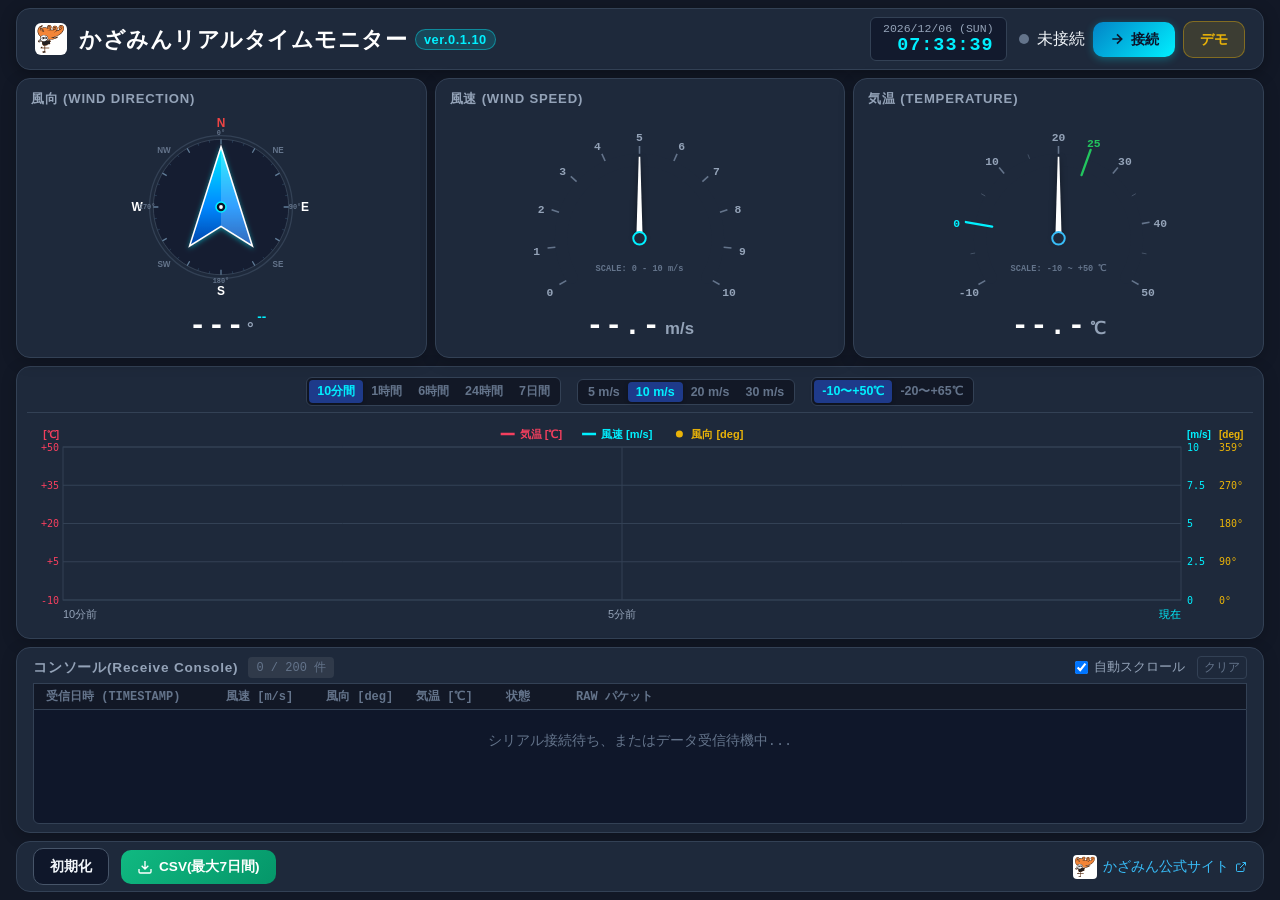
==== commit 77ccb943: "deploy: 9c5952d29c13ef236635592be84f761289f0b853" ====
--- a/latest/index.html
+++ b/latest/index.html
@@ -3,7 +3,7 @@
 <head>
   <meta charset="UTF-8">
   <meta name="viewport" content="width=device-width, initial-scale=1.0, maximum-scale=1.0, user-scalable=no">
-  <title>かざみんリアルタイムモニター ver.0.1.9</title>
+  <title>かざみんリアルタイムモニター ver.0.1.10</title>
   <meta name="description" content="超音波風向風速計 かざみん (KZM100A/KZM100LR) Web Serial API リアルタイム計測モニター">
   <meta name="theme-color" content="#131f3d">
   <!-- PWA Manifest -->
@@ -1030,7 +1030,7 @@
         <svg class="header-logo" width="32" height="32" viewBox="0 0 562 562" aria-label="かざみん"><use href="#kazamin-icon" xlink:href="#kazamin-icon"/></svg>
         <h1 class="header-title">
           かざみんリアルタイムモニター
-          <span class="header-version">ver.0.1.9</span>
+          <span class="header-version">ver.0.1.10</span>
         </h1>
       </div>
 
@@ -1646,7 +1646,24 @@
     if (this.initPromise) return this.initPromise;
 
     this.initPromise = new Promise((resolve, reject) => {
-      const request = indexedDB.open(DB_NAME, DB_VERSION);
+      let settled = false;
+      const timer = setTimeout(() => {
+        if (!settled) {
+          settled = true;
+          this.initPromise = null;
+          reject(new Error('IndexedDB open timeout'));
+        }
+      }, 3000);
+
+      let request;
+      try {
+        request = indexedDB.open(DB_NAME, DB_VERSION);
+      } catch (err) {
+        clearTimeout(timer);
+        this.initPromise = null;
+        reject(err);
+        return;
+      }
 
       request.onupgradeneeded = (event) => {
         const db = event.target.result;
@@ -1660,13 +1677,41 @@
       };
 
       request.onsuccess = (event) => {
+        if (settled) {
+          event.target.result.close();
+          return;
+        }
+        settled = true;
+        clearTimeout(timer);
         this.db = event.target.result;
+        this.db.onversionchange = () => {
+          this.db.close();
+          this.db = null;
+          this.initPromise = null;
+        };
+        this.db.onclose = () => {
+          this.db = null;
+          this.initPromise = null;
+        };
         resolve(this.db);
       };
 
       request.onerror = (event) => {
+        if (settled) return;
+        settled = true;
+        clearTimeout(timer);
+        this.initPromise = null;
         console.error('IndexedDB open error:', event.target.error);
         reject(event.target.error);
+      };
+
+      request.onblocked = () => {
+        if (settled) return;
+        settled = true;
+        clearTimeout(timer);
+        this.initPromise = null;
+        console.warn('IndexedDB open blocked by another connection');
+        reject(new Error('IndexedDB open blocked'));
       };
     });
 
@@ -1739,26 +1784,37 @@
 
   /**
    * 7日以上前の古いレコードを自動削除（パージ）
+   * 1件ずつのカーソル削除では大量データ蓄積時にreadwriteロックが長時間続くため、
+   * 削除対象の最大主キー(id)を逆順カーソルで1件特定し、IDBKeyRange.upperBoundで一括範囲削除する
    * @param {number} [retentionDays=7] - 保持日数
+   * @returns {Promise<void>}
    */
   async purgeOldData(retentionDays = 7) {
     try {
       const db = await this.init();
       const cutoffTime = Date.now() - retentionDays * 24 * 60 * 60 * 1000;
 
-      const tx = db.transaction(STORE_NAME, 'readwrite');
-      const store = tx.objectStore(STORE_NAME);
-      const index = store.index('timestamp');
-      const range = IDBKeyRange.upperBound(cutoffTime);
-
-      const request = index.openCursor(range);
-      request.onsuccess = (event) => {
-        const cursor = event.target.result;
-        if (cursor) {
-          cursor.delete();
-          cursor.continue();
-        }
-      };
+      await new Promise((resolve, reject) => {
+        const tx = db.transaction(STORE_NAME, 'readwrite');
+        const store = tx.objectStore(STORE_NAME);
+        const index = store.index('timestamp');
+        const range = IDBKeyRange.upperBound(cutoffTime);
+
+        tx.oncomplete = () => resolve();
+        tx.onerror = () => reject(tx.error);
+        tx.onabort = () => reject(tx.error || new Error('Purge transaction aborted'));
+
+        const cursorReq = index.openKeyCursor
+          ? index.openKeyCursor(range, 'prev')
+          : index.openCursor(range, 'prev');
+
+        cursorReq.onsuccess = (event) => {
+          const cursor = event.target.result;
+          if (cursor && cursor.primaryKey !== undefined) {
+            store.delete(IDBKeyRange.upperBound(cursor.primaryKey));
+          }
+        };
+      });
     } catch (err) {
       console.warn('Failed to purge old data:', err);
     }
@@ -3846,6 +3902,7 @@
     this.serialManager = new SerialManager();
     this.storageManager = new StorageManager();
     this.aggregator = new ChartAggregator('10m');
+    this.recentPackets = [];
 
     // UI コンポーネント参照
     this.clock = null;
@@ -3865,27 +3922,16 @@
   }
 
   async init() {
-    console.log('かざみんリアルタイムモニター ver.0.1.9 起動中...');
-
-    // 1. IndexedDB 初期化
-    try {
-      await this.storageManager.init();
-      // 起動時に7日以前の過去データをパージ
-      await this.storageManager.purgeOldData(7);
-      // 1時間おきに古いデータをパージ
-      setInterval(() => this.storageManager.purgeOldData(7), 3600 * 1000);
-    } catch (e) {
-      console.warn('Storage init warning:', e);
-    }
-
-    // 2. UI コンポーネントの初期化
+    console.log('かざみんリアルタイムモニター ver.0.1.10 起動中...');
+
+    // 1. UI コンポーネントの初期化（同期実行で即座に画面構築）
     this.clock = new DigitalClock(document.getElementById('clock-container'));
     this.dirGauge = new WindDirectionGauge(document.getElementById('gauge-dir-container'));
     this.speedGauge = new WindSpeedGauge(document.getElementById('gauge-speed-container'), 10);
     this.tempGauge = new TemperatureGauge(document.getElementById('gauge-temp-container'));
     this.consoleViewer = new ConsoleViewer(document.getElementById('console-container'), 200);
 
-    // 3. 時系列チャートの初期化
+    // 2. 時系列チャートの初期化
     this.chart = new TimeSeriesChart(document.getElementById('chart-container'), {
       // 風速スケール変更時に風速メーターのスケールを連動更新
       onSpeedScaleChange: (newMax) => {
@@ -3905,10 +3951,8 @@
       }
     });
 
-    // 初期スケール('10m')の履歴データをIndexedDBから復元して描画
-    await this._handleTimeScaleChange('10m');
-
-    // 4. イベントバインディング
+    // 3. イベントバインディング & シリアルコールバック設定
+    // IndexedDB の非同期処理を待たずに起動直後から「接続」「デモ」を操作可能にする
     this._bindEvents();
     this._setupSerialCallbacks();
 
@@ -3923,6 +3967,19 @@
     }
 
     console.log('かざみんリアルタイムモニター 準備完了');
+
+    // 4. IndexedDB 初期化・履歴復元・古いデータのパージ
+    try {
+      await this.storageManager.init();
+      // 初期スケールの履歴データをIndexedDBから復元して描画
+      await this._handleTimeScaleChange(this.chart.timeScale || '10m');
+      // 7日以前の過去データを一括パージ
+      await this.storageManager.purgeOldData(7);
+      // 1時間おきに古いデータをパージ
+      setInterval(() => this.storageManager.purgeOldData(7), 3600 * 1000);
+    } catch (e) {
+      console.warn('Storage init warning:', e);
+    }
   }
 
   _bindEvents() {
@@ -3968,6 +4025,7 @@
     if (this.btnClearDb) {
       this.btnClearDb.addEventListener('click', async () => {
         if (confirm('IndexedDBに蓄積されたすべての測定ログを消去しますか？')) {
+          this.recentPackets = [];
           await this.storageManager.clear();
           alert('ログデータを消去しました。');
         }
@@ -4010,8 +4068,12 @@
     this.aggregator.addPacket(packet);
     this.chart.updateData(this.aggregator.getPlotData());
 
-    // 4. IndexedDB に永続化
+    // 4. IndexedDB に永続化 & 直近メモリバッファに保持（上限600件）
     if (packet.isValid) {
+      this.recentPackets.push(packet);
+      while (this.recentPackets.length > 600) {
+        this.recentPackets.shift();
+      }
       this.storageManager.savePacket(packet);
     }
   }
@@ -4053,9 +4115,10 @@
     const scaleConfig = TIME_SCALES[newScale];
     if (!scaleConfig) return;
 
+    const sinceTime = Date.now() - scaleConfig.durationSec * 1000;
+
     try {
       // 必要な期間のデータを IndexedDB から取得
-      const sinceTime = Date.now() - scaleConfig.durationSec * 1000;
       const history = await this.storageManager.getSince(sinceTime);
 
       // パケット形式に適合させて aggregator を再構築
@@ -4069,11 +4132,26 @@
         raw: h.raw
       }));
 
+      // 非同期取得中にメモリ上で受信した最新パケットがあればマージする
+      const lastDbMs = packets.length > 0
+        ? packets[packets.length - 1].timestamp.getTime()
+        : 0;
+      for (const p of this.recentPackets) {
+        const pMs = p.timestamp instanceof Date ? p.timestamp.getTime() : new Date(p.timestamp).getTime();
+        if (pMs >= sinceTime && pMs > lastDbMs) {
+          packets.push(p);
+        }
+      }
+
       this.aggregator.setScale(newScale, packets);
       this.chart.updateData(this.aggregator.getPlotData());
     } catch (e) {
       console.warn('Failed to rebuild from history:', e);
-      this.aggregator.setScale(newScale, []);
+      const fallbackPackets = this.recentPackets.filter((p) => {
+        const pMs = p.timestamp instanceof Date ? p.timestamp.getTime() : new Date(p.timestamp).getTime();
+        return pMs >= sinceTime;
+      });
+      this.aggregator.setScale(newScale, fallbackPackets);
       this.chart.updateData(this.aggregator.getPlotData());
     }
   }
